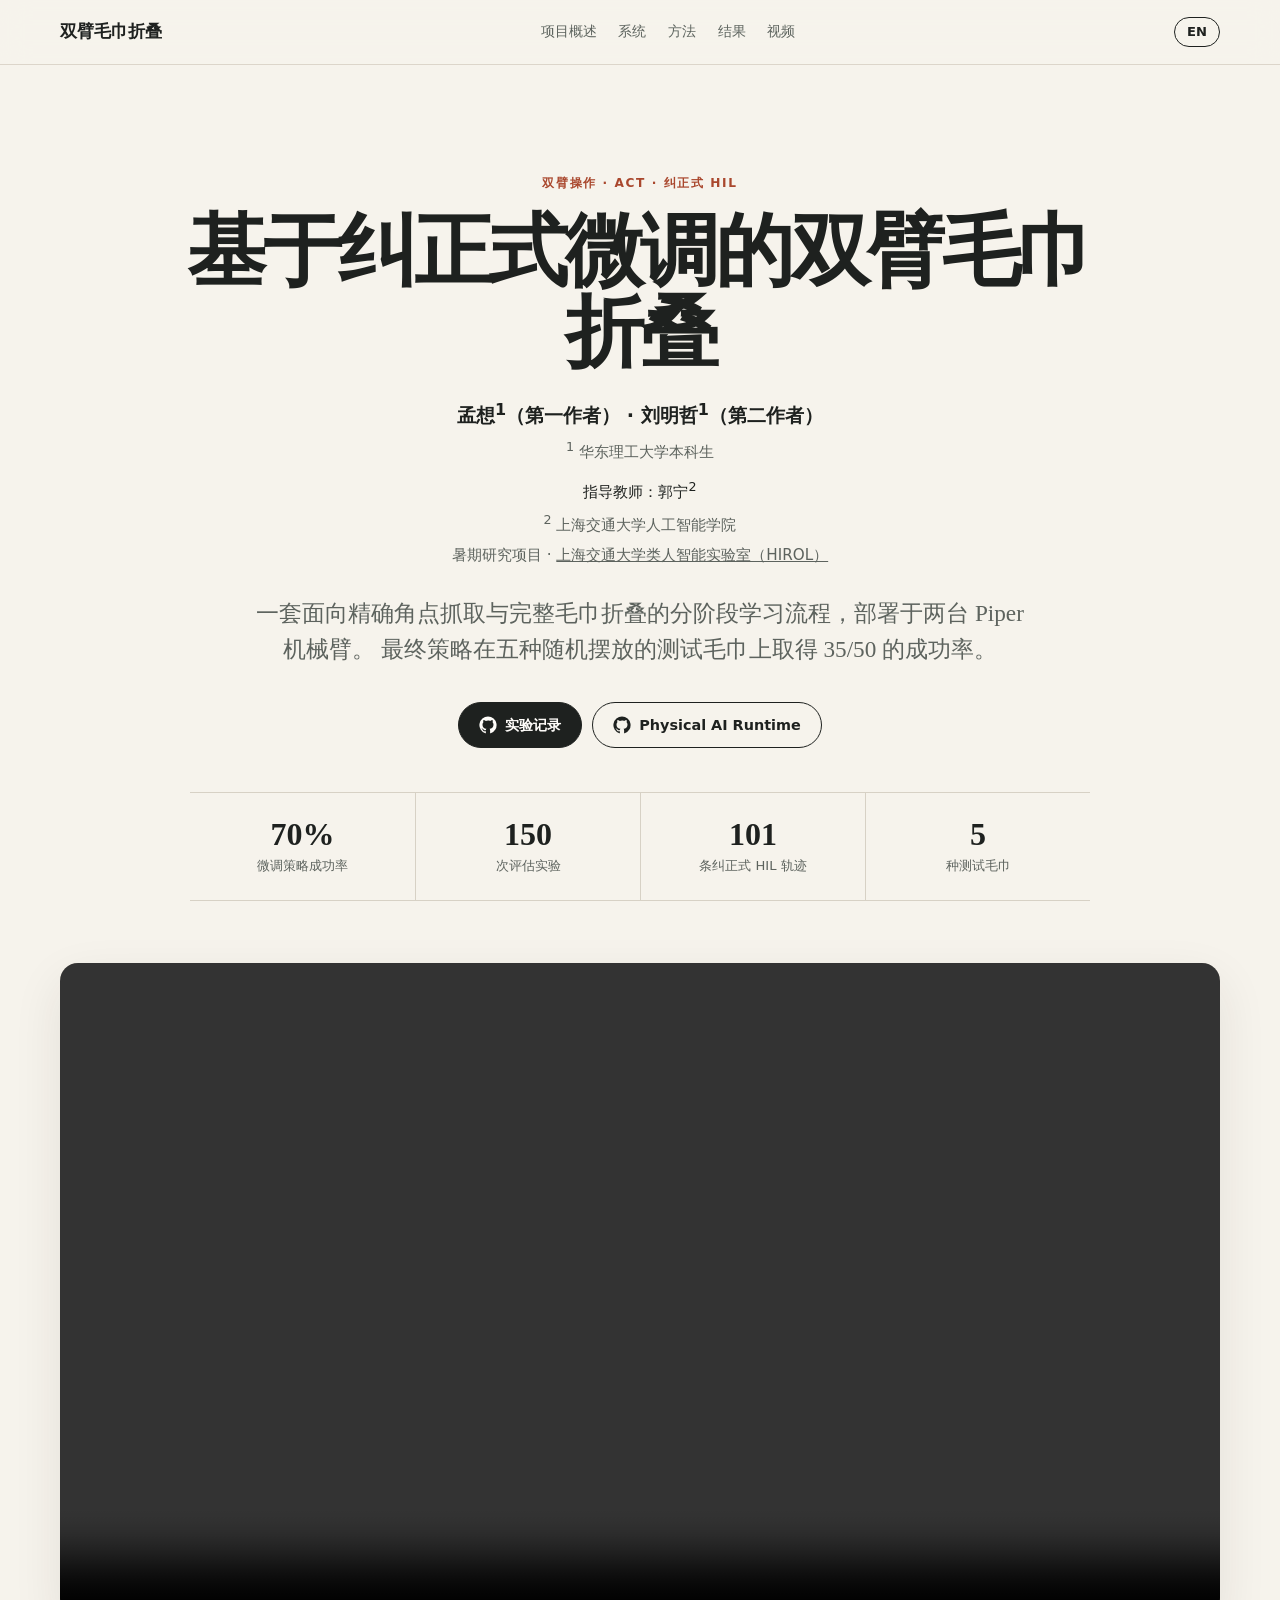
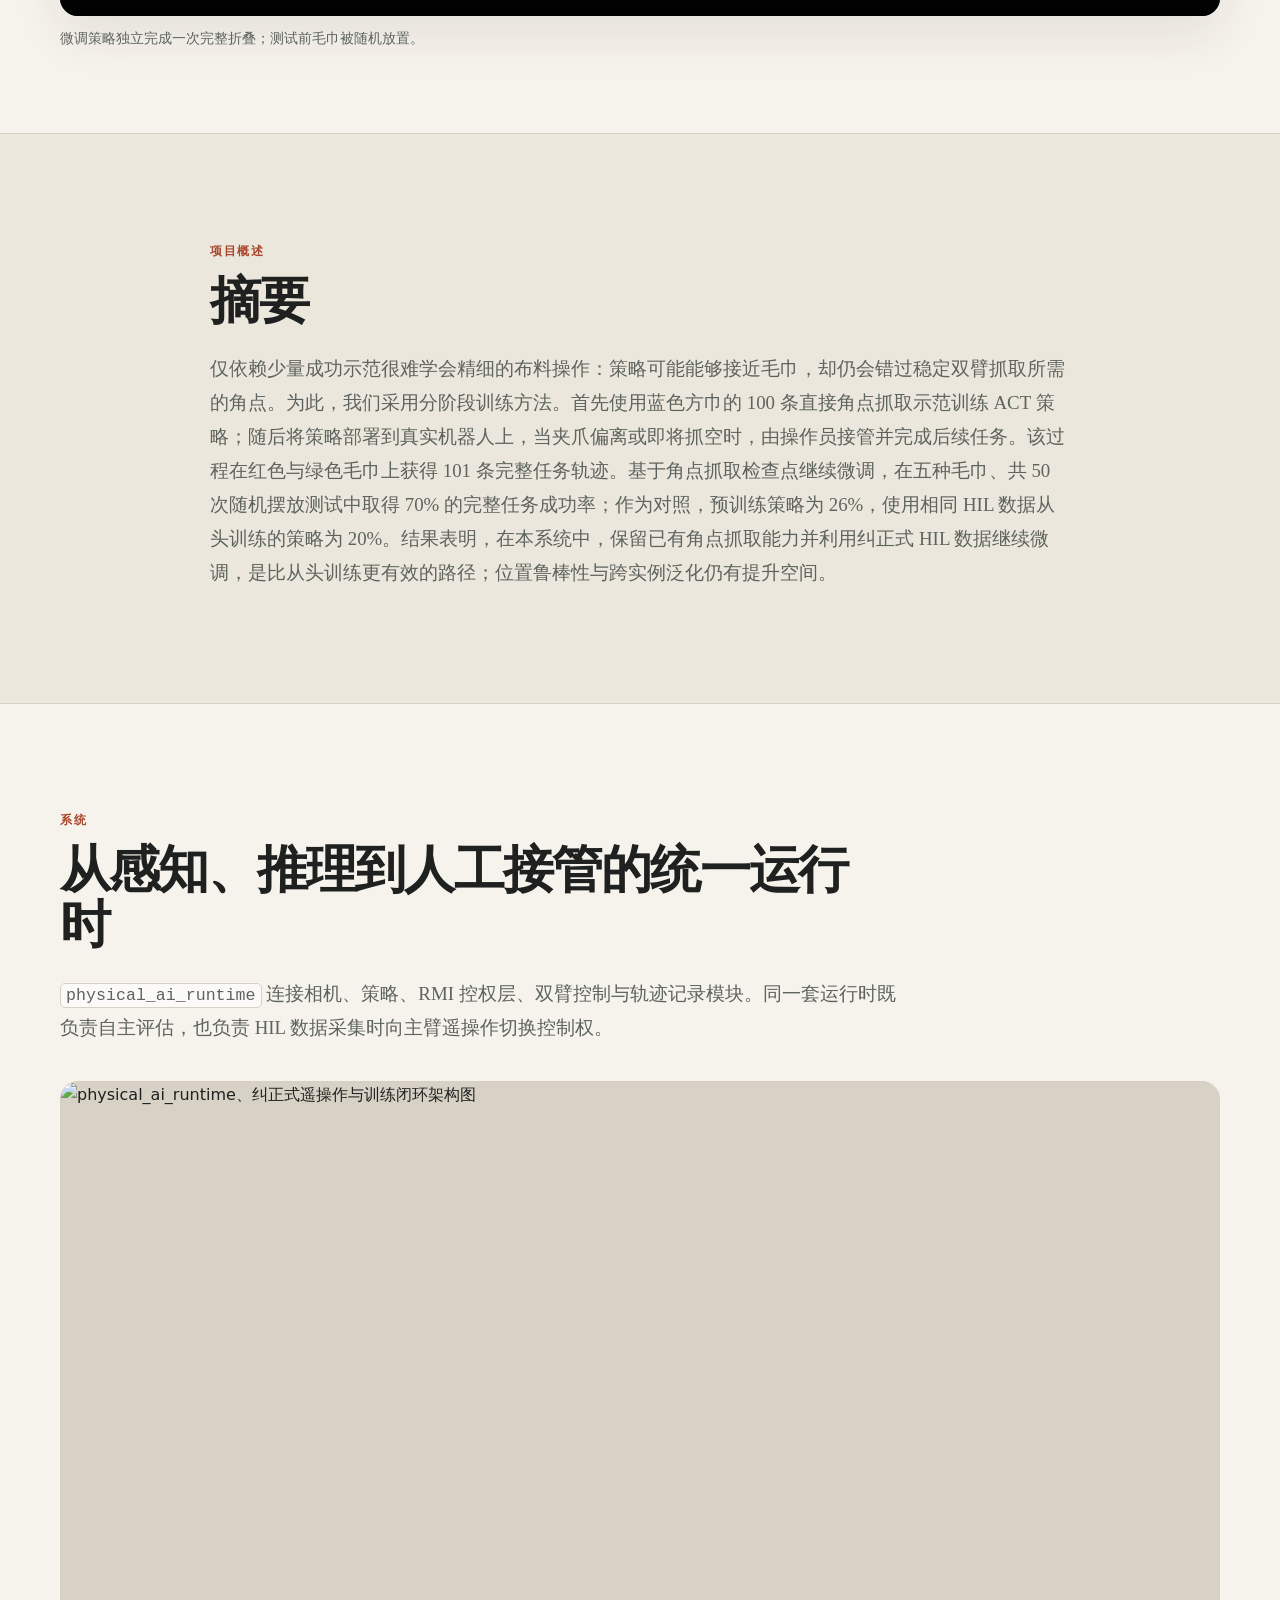
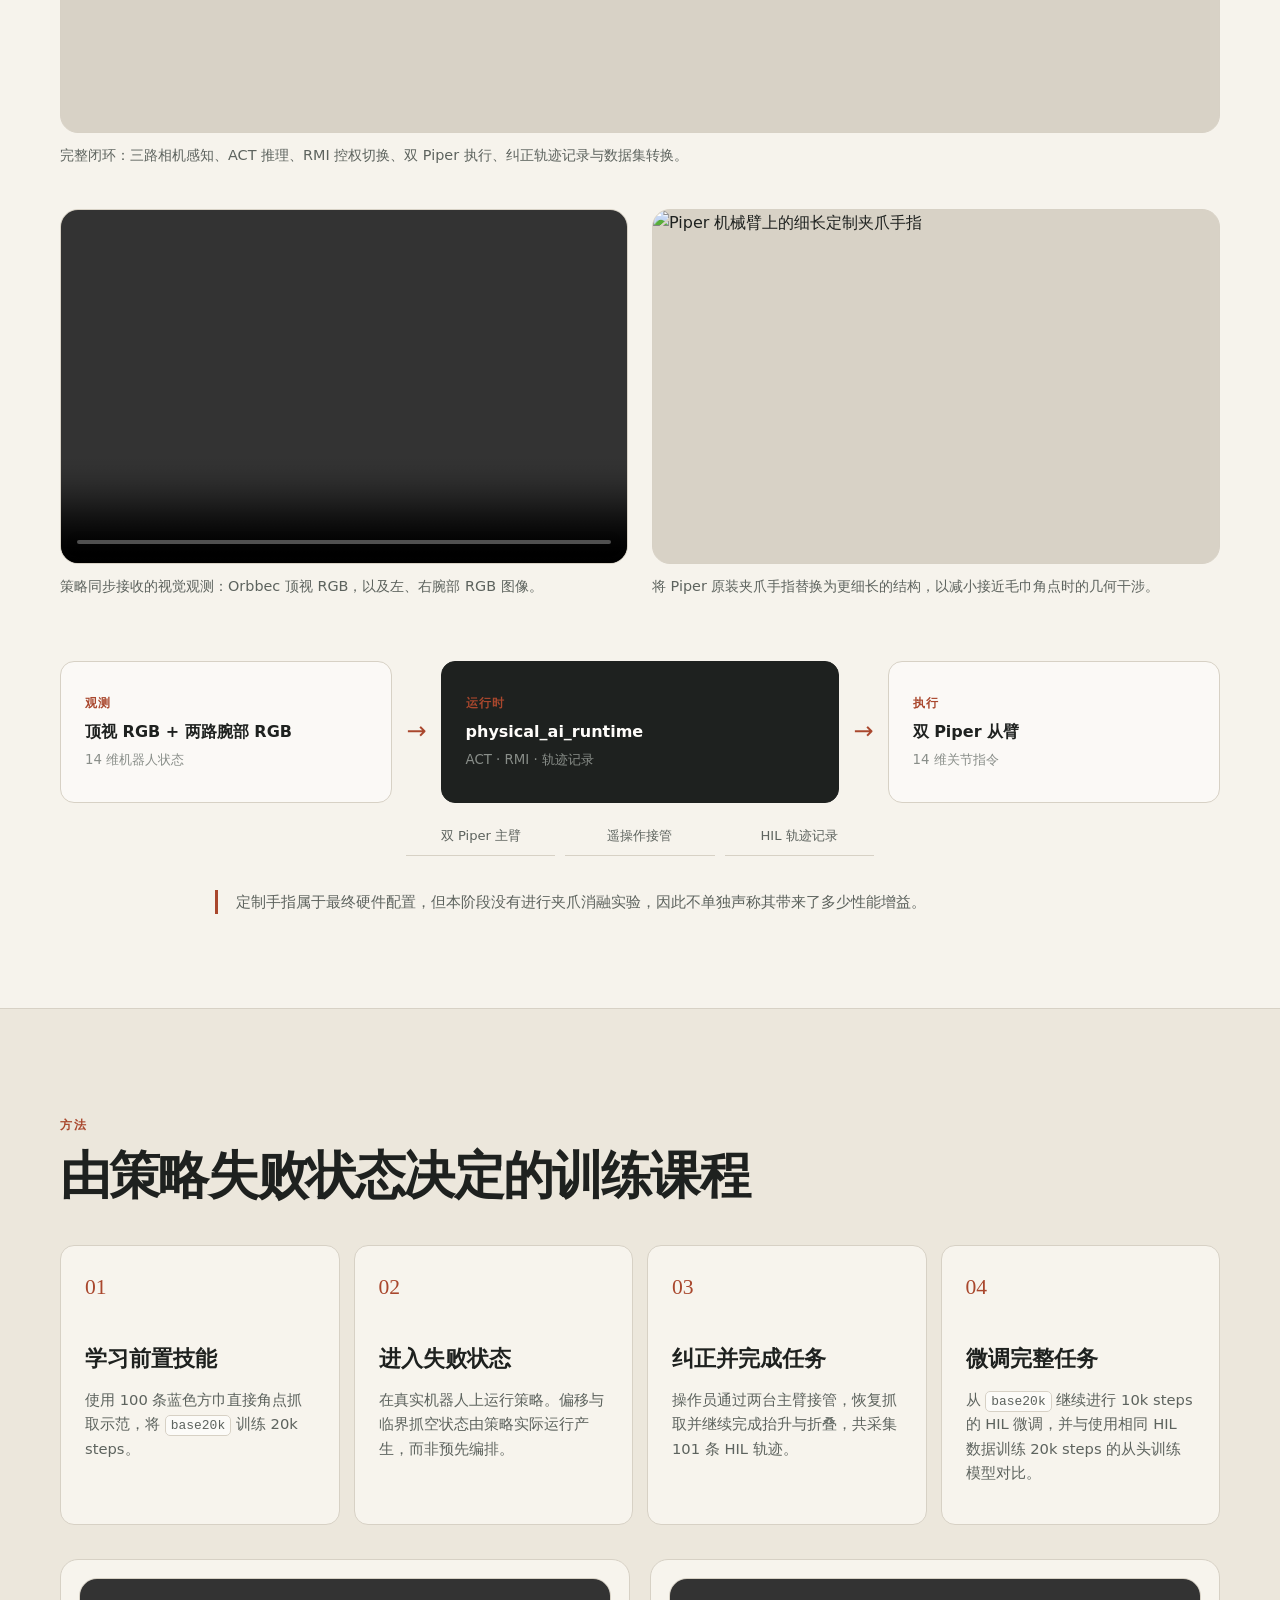
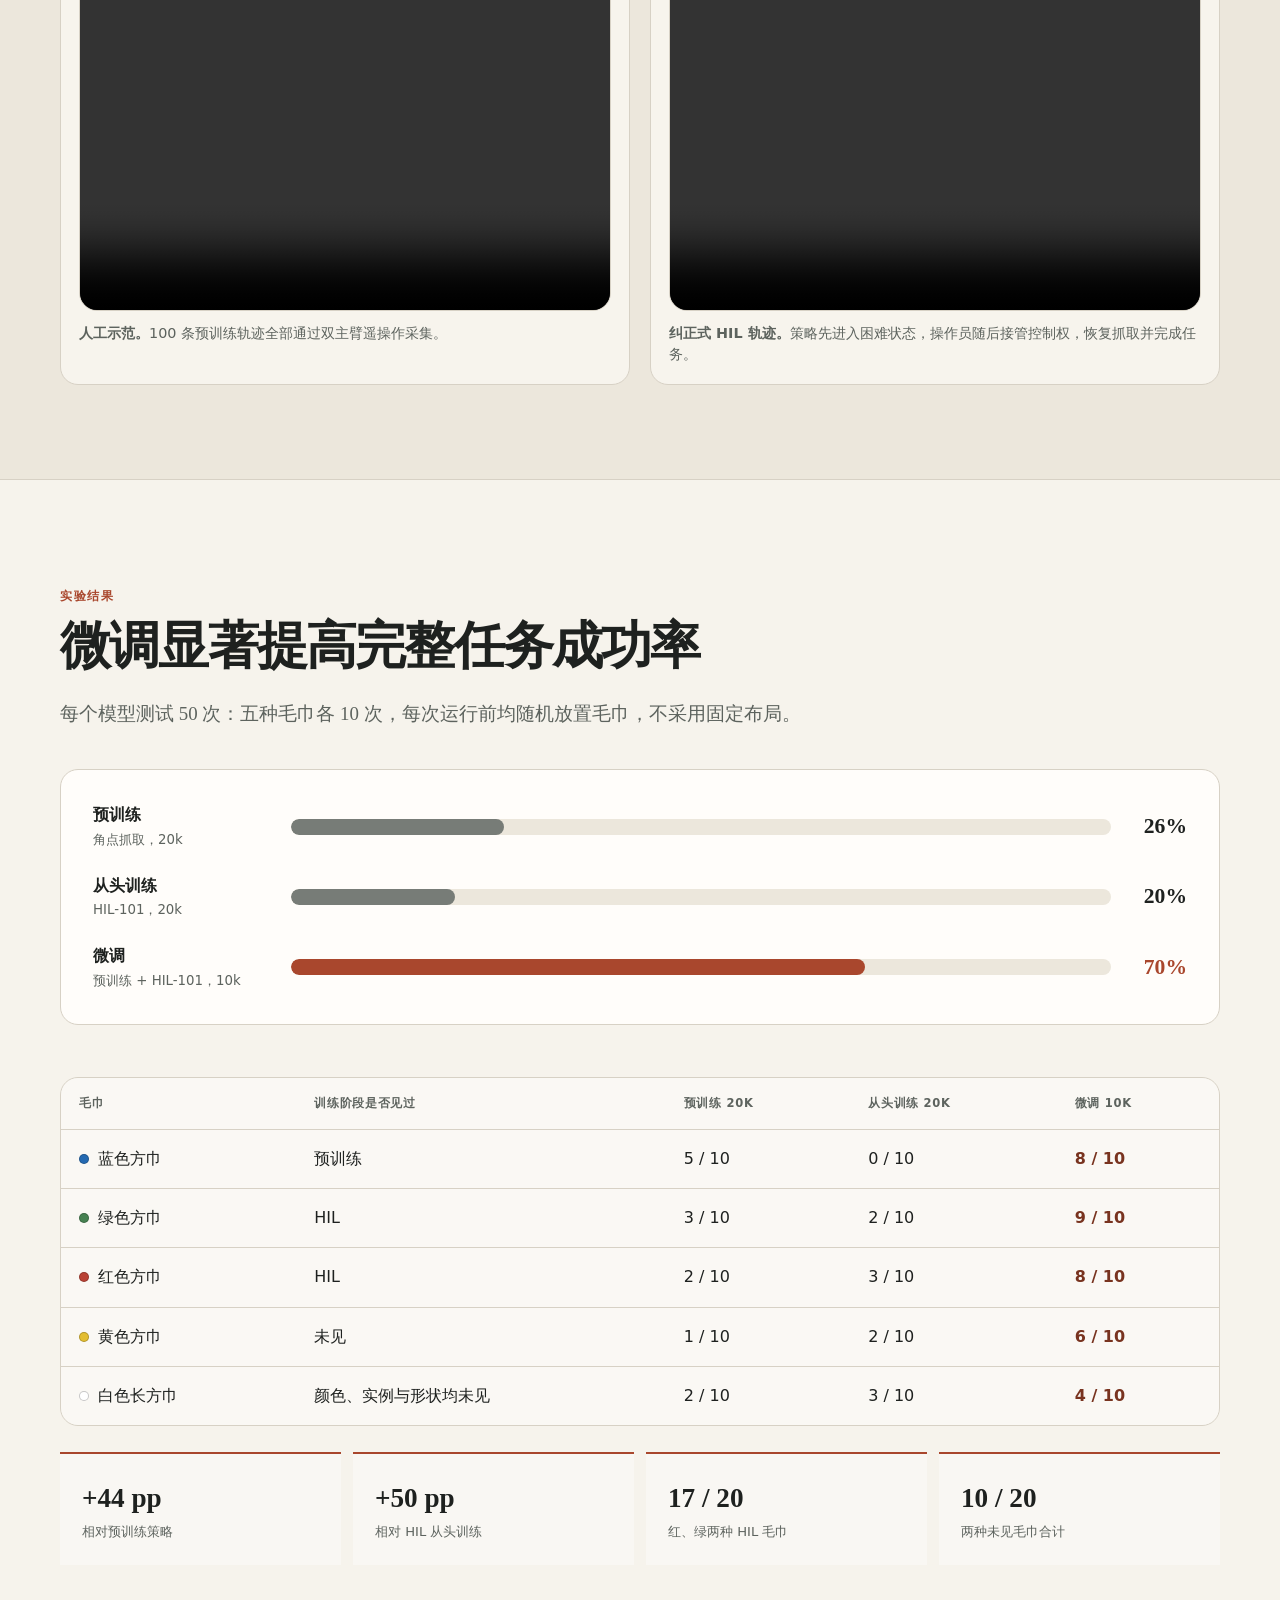
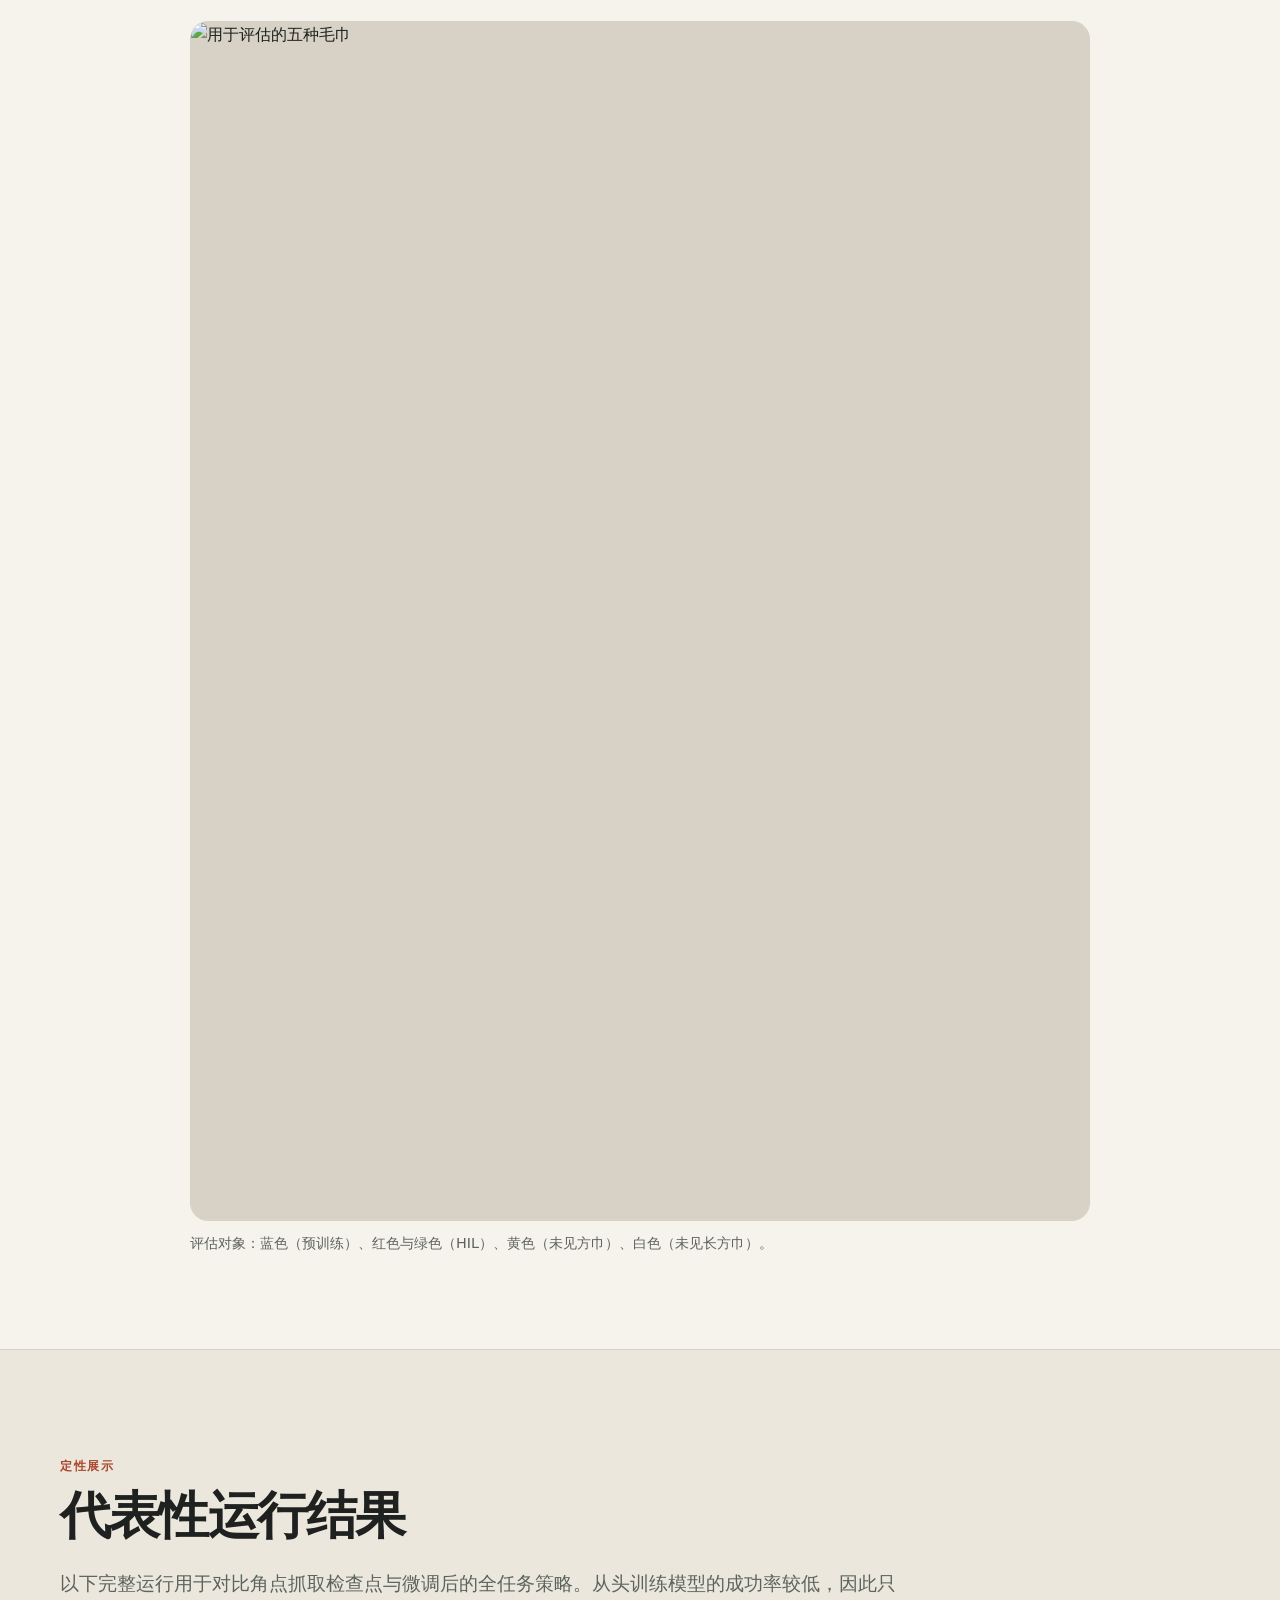
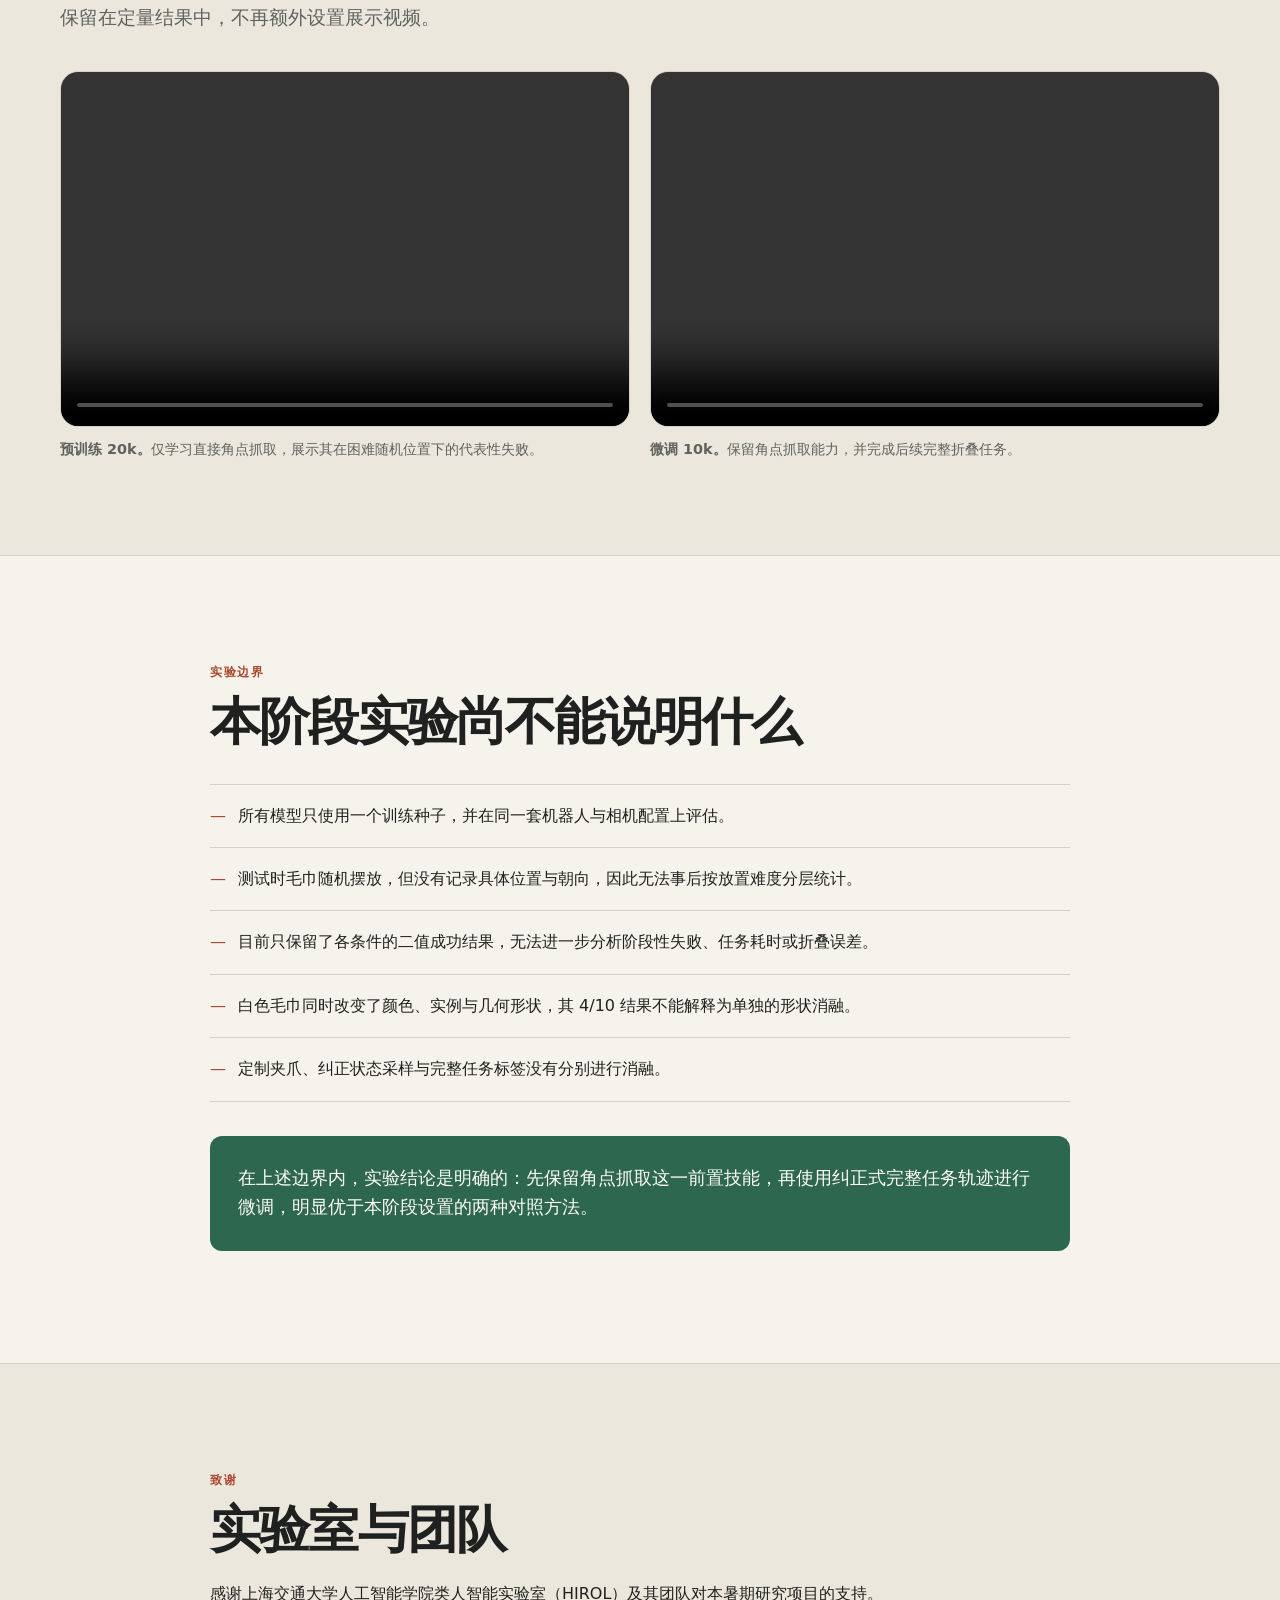
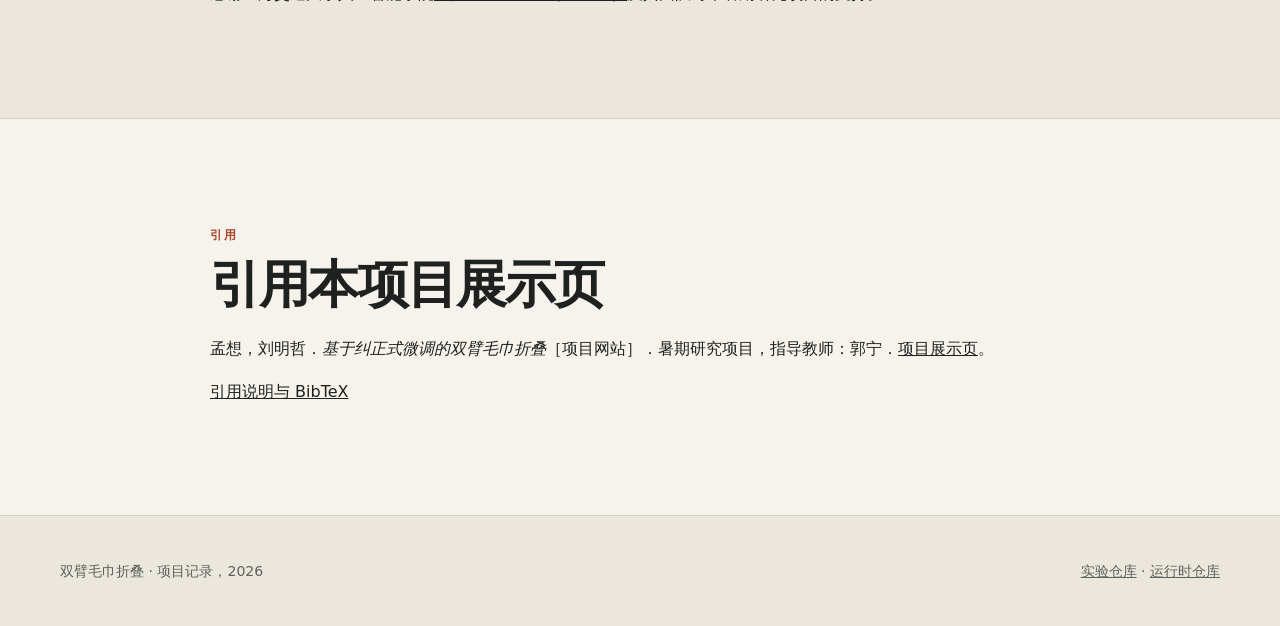
==== zh.html @ 3b49bb23 "docs: add project authors, affiliations, acknowledgements and citation" ====
<!doctype html>
<html lang="zh-CN">
<head>
  <meta charset="utf-8">
  <meta name="viewport" content="width=device-width, initial-scale=1">
  <title>基于纠正式微调的双臂毛巾折叠</title>
  <meta name="description" content="一套基于双 Piper 机械臂的毛巾折叠系统：先用 ACT 学习角点抓取，再通过纠正式HIL数据完成全任务微调。">
  <meta name="keywords" content="双臂操作, 毛巾折叠, ACT, 模仿学习, 人机协同, 机器人">
  <meta name="author" content="孟想, 刘明哲">
  <meta name="theme-color" content="#f5f2eb">
  <meta property="og:type" content="website">
  <meta property="og:title" content="基于纠正式微调的双臂毛巾折叠">
  <meta property="og:description" content="从角点抓取预训练到双 Piper 机械臂上的纠正式 HIL 微调。">
  <meta property="og:url" content="https://dream25851.github.io/Bimanual_Folding/zh.html">
  <meta property="og:image" content="https://dream25851.github.io/Bimanual_Folding/static/images/runtime_architecture.png">
  <meta name="twitter:card" content="summary_large_image">
  <link rel="stylesheet" href="static/css/index.css">
  <script defer src="static/js/index.js"></script>
</head>
<body>
  <header class="site-header">
    <nav class="nav-shell" aria-label="主导航">
      <a class="wordmark" href="#top">双臂毛巾折叠</a>
      <div class="nav-links">
        <a href="#overview">项目概述</a>
        <a href="#system">系统</a>
        <a href="#method">方法</a>
        <a href="#results">结果</a>
        <a href="#media">视频</a>
      </div>
      <a class="language-switch" href="index.html" lang="en" aria-label="Switch to English">EN</a>
    </nav>
  </header>

  <main id="top">
    <section class="hero section-shell">
      <div class="eyebrow">双臂操作 · ACT · 纠正式 HIL</div>
      <h1>基于纠正式微调的双臂毛巾折叠</h1>
      <div class="project-credits" aria-label="作者与单位">
        <p class="project-authors">孟想<sup>1</sup>（第一作者） · 刘明哲<sup>1</sup>（第二作者）</p>
        <p><sup>1</sup> 华东理工大学本科生</p>
        <p class="project-advisor">指导教师：郭宁<sup>2</sup></p>
        <p><sup>2</sup> 上海交通大学人工智能学院</p>
        <p>暑期研究项目 · <a href="https://hirol.sjtu.edu.cn/">上海交通大学类人智能实验室（HIROL）</a></p>
      </div>
      <p class="hero-lede">
        一套面向精确角点抓取与完整毛巾折叠的分阶段学习流程，部署于两台 Piper 机械臂。
        最终策略在五种随机摆放的测试毛巾上取得 35/50 的成功率。
      </p>
      <div class="hero-actions">
        <a class="button primary" href="https://github.com/dream25851/ACT" target="_blank" rel="noreferrer"><svg class="github-icon" viewBox="0 0 24 24" aria-hidden="true"><path d="M12 .7a11.5 11.5 0 0 0-3.64 22.4c.58.1.79-.25.79-.56v-2.22c-3.22.7-3.9-1.37-3.9-1.37-.53-1.34-1.29-1.7-1.29-1.7-1.05-.72.08-.71.08-.71 1.17.08 1.78 1.2 1.78 1.2 1.04 1.78 2.72 1.27 3.38.97.1-.75.4-1.27.74-1.56-2.57-.29-5.27-1.28-5.27-5.68 0-1.26.45-2.28 1.19-3.09-.12-.29-.52-1.46.11-3.05 0 0 .97-.31 3.16 1.18A10.9 10.9 0 0 1 12 6.12c.98 0 1.94.13 2.85.38 2.2-1.49 3.16-1.18 3.16-1.18.63 1.59.23 2.76.11 3.05.74.81 1.19 1.83 1.19 3.09 0 4.41-2.71 5.38-5.29 5.67.42.36.79 1.06.79 2.14v3.27c0 .31.21.67.8.56A11.5 11.5 0 0 0 12 .7Z"/></svg>实验记录</a>
        <a class="button secondary" href="https://github.com/dream25851/physical_ai_runtime" target="_blank" rel="noreferrer"><svg class="github-icon" viewBox="0 0 24 24" aria-hidden="true"><path d="M12 .7a11.5 11.5 0 0 0-3.64 22.4c.58.1.79-.25.79-.56v-2.22c-3.22.7-3.9-1.37-3.9-1.37-.53-1.34-1.29-1.7-1.29-1.7-1.05-.72.08-.71.08-.71 1.17.08 1.78 1.2 1.78 1.2 1.04 1.78 2.72 1.27 3.38.97.1-.75.4-1.27.74-1.56-2.57-.29-5.27-1.28-5.27-5.68 0-1.26.45-2.28 1.19-3.09-.12-.29-.52-1.46.11-3.05 0 0 .97-.31 3.16 1.18A10.9 10.9 0 0 1 12 6.12c.98 0 1.94.13 2.85.38 2.2-1.49 3.16-1.18 3.16-1.18.63 1.59.23 2.76.11 3.05.74.81 1.19 1.83 1.19 3.09 0 4.41-2.71 5.38-5.29 5.67.42.36.79 1.06.79 2.14v3.27c0 .31.21.67.8.56A11.5 11.5 0 0 0 12 .7Z"/></svg>Physical AI Runtime</a>
      </div>
      <div class="headline-metrics" aria-label="核心结果">
        <div class="metric"><strong>70%</strong><span>微调策略成功率</span></div>
        <div class="metric"><strong>150</strong><span>次评估实验</span></div>
        <div class="metric"><strong>101</strong><span>条纠正式 HIL 轨迹</span></div>
        <div class="metric"><strong>5</strong><span>种测试毛巾</span></div>
      </div>
    </section>

    <section class="wide-media section-shell" aria-label="项目演示视频">
      <video class="asset-media" controls muted loop playsinline preload="metadata" data-fallback="zh-finetune-fallback">
        <source src="static/videos/finetune10k.mp4" type="video/mp4">
      </video>
      <div class="asset-fallback" id="zh-finetune-fallback" hidden>
        <span>视频占位</span>
        <code>static/videos/finetune10k.mp4</code>
      </div>
      <p class="media-caption">微调策略独立完成一次完整折叠；测试前毛巾被随机放置。</p>
    </section>

    <section class="paper-section muted" id="overview">
      <div class="section-shell narrow">
        <p class="section-kicker">项目概述</p>
        <h2>摘要</h2>
        <p class="abstract">
          仅依赖少量成功示范很难学会精细的布料操作：策略可能能够接近毛巾，却仍会错过稳定双臂抓取所需的角点。为此，我们采用分阶段训练方法。首先使用蓝色方巾的 100 条直接角点抓取示范训练 ACT 策略；随后将策略部署到真实机器人上，当夹爪偏离或即将抓空时，由操作员接管并完成后续任务。该过程在红色与绿色毛巾上获得 101 条完整任务轨迹。基于角点抓取检查点继续微调，在五种毛巾、共 50 次随机摆放测试中取得 70% 的完整任务成功率；作为对照，预训练策略为 26%，使用相同 HIL 数据从头训练的策略为 20%。结果表明，在本系统中，保留已有角点抓取能力并利用纠正式 HIL 数据继续微调，是比从头训练更有效的路径；位置鲁棒性与跨实例泛化仍有提升空间。
        </p>
      </div>
    </section>

    <section class="paper-section" id="system">
      <div class="section-shell">
        <p class="section-kicker">系统</p>
        <h2>从感知、推理到人工接管的统一运行时</h2>
        <p class="section-intro">
          <code>physical_ai_runtime</code> 连接相机、策略、RMI 控权层、双臂控制与轨迹记录模块。同一套运行时既负责自主评估，也负责 HIL 数据采集时向主臂遥操作切换控制权。
        </p>

        <figure class="media-panel architecture-figure">
          <div class="asset-frame architecture-frame">
            <img class="asset-media" src="static/images/runtime_architecture.png" alt="physical_ai_runtime、纠正式遥操作与训练闭环架构图" loading="lazy" data-fallback="zh-architecture-fallback">
            <div class="asset-fallback" id="zh-architecture-fallback" hidden><span>架构图占位</span><code>static/images/runtime_architecture.png</code></div>
          </div>
          <figcaption>完整闭环：三路相机感知、ACT 推理、RMI 控权切换、双 Piper 执行、纠正轨迹记录与数据集转换。</figcaption>
        </figure>

        <div class="system-grid">
          <figure class="media-panel">
            <div class="asset-frame video-frame">
              <video class="asset-media" controls muted playsinline preload="metadata" data-fallback="zh-cameras-fallback">
                <source src="static/videos/three_camera_inputs.mp4" type="video/mp4">
              </video>
              <div class="asset-fallback" id="zh-cameras-fallback" hidden><span>视频占位</span><code>static/videos/three_camera_inputs.mp4</code></div>
            </div>
            <figcaption>策略同步接收的视觉观测：Orbbec 顶视 RGB，以及左、右腕部 RGB 图像。</figcaption>
          </figure>
          <figure class="media-panel">
            <div class="asset-frame image-frame">
              <img class="asset-media" src="static/images/slim_gripper.jpg" alt="Piper 机械臂上的细长定制夹爪手指" loading="lazy" data-fallback="zh-gripper-fallback">
              <div class="asset-fallback" id="zh-gripper-fallback" hidden><span>图片占位</span><code>static/images/slim_gripper.jpg</code></div>
            </div>
            <figcaption>将 Piper 原装夹爪手指替换为更细长的结构，以减小接近毛巾角点时的几何干涉。</figcaption>
          </figure>
        </div>

        <div class="architecture" aria-label="系统架构摘要">
          <div class="arch-node">
            <span class="arch-label">观测</span>
            <strong>顶视 RGB + 两路腕部 RGB</strong>
            <small>14 维机器人状态</small>
          </div>
          <div class="arch-arrow" aria-hidden="true">→</div>
          <div class="arch-node emphasized">
            <span class="arch-label">运行时</span>
            <strong>physical_ai_runtime</strong>
            <small>ACT · RMI · 轨迹记录</small>
          </div>
          <div class="arch-arrow" aria-hidden="true">→</div>
          <div class="arch-node">
            <span class="arch-label">执行</span>
            <strong>双 Piper 从臂</strong>
            <small>14 维关节指令</small>
          </div>
          <div class="arch-branch">
            <span>双 Piper 主臂</span><span>遥操作接管</span><span>HIL 轨迹记录</span>
          </div>
        </div>

        <p class="evidence-note">
          定制手指属于最终硬件配置，但本阶段没有进行夹爪消融实验，因此不单独声称其带来了多少性能增益。
        </p>
      </div>
    </section>

    <section class="paper-section muted" id="method">
      <div class="section-shell">
        <p class="section-kicker">方法</p>
        <h2>由策略失败状态决定的训练课程</h2>
        <div class="method-steps">
          <article class="method-card">
            <span class="step-number">01</span>
            <h3>学习前置技能</h3>
            <p>使用 100 条蓝色方巾直接角点抓取示范，将 <code>base20k</code> 训练 20k steps。</p>
          </article>
          <article class="method-card">
            <span class="step-number">02</span>
            <h3>进入失败状态</h3>
            <p>在真实机器人上运行策略。偏移与临界抓空状态由策略实际运行产生，而非预先编排。</p>
          </article>
          <article class="method-card">
            <span class="step-number">03</span>
            <h3>纠正并完成任务</h3>
            <p>操作员通过两台主臂接管，恢复抓取并继续完成抬升与折叠，共采集 101 条 HIL 轨迹。</p>
          </article>
          <article class="method-card">
            <span class="step-number">04</span>
            <h3>微调完整任务</h3>
            <p>从 <code>base20k</code> 继续进行 10k steps 的 HIL 微调，并与使用相同 HIL 数据训练 20k steps 的从头训练模型对比。</p>
          </article>
        </div>

        <div class="method-media-grid">
          <figure class="media-panel method-media-card">
            <div class="asset-frame video-frame">
              <video class="asset-media" controls muted playsinline preload="metadata" data-fallback="zh-teleop-fallback">
                <source src="static/videos/pretraining_teleop.mp4" type="video/mp4">
              </video>
              <div class="asset-fallback" id="zh-teleop-fallback" hidden><span>视频占位</span><code>static/videos/pretraining_teleop.mp4</code></div>
            </div>
            <figcaption><strong>人工示范。</strong>100 条预训练轨迹全部通过双主臂遥操作采集。</figcaption>
          </figure>
          <figure class="media-panel method-media-card">
            <div class="asset-frame video-frame">
              <video class="asset-media" controls muted playsinline preload="metadata" data-fallback="zh-hil-fallback">
                <source src="static/videos/policy_hil_takeover.mp4" type="video/mp4">
              </video>
              <div class="asset-fallback" id="zh-hil-fallback" hidden><span>视频占位</span><code>static/videos/policy_hil_takeover.mp4</code></div>
            </div>
            <figcaption><strong>纠正式 HIL 轨迹。</strong>策略先进入困难状态，操作员随后接管控制权，恢复抓取并完成任务。</figcaption>
          </figure>
        </div>
      </div>
    </section>

    <section class="paper-section" id="results">
      <div class="section-shell">
        <p class="section-kicker">实验结果</p>
        <h2>微调显著提高完整任务成功率</h2>
        <p class="section-intro">每个模型测试 50 次：五种毛巾各 10 次，每次运行前均随机放置毛巾，不采用固定布局。</p>

        <div class="score-chart" role="img" aria-label="完整任务成功率：预训练模型 26%，HIL 从头训练模型 20%，微调模型 70%">
          <div class="score-row">
            <div class="score-name"><strong>预训练</strong><small>角点抓取，20k</small></div>
            <div class="score-track"><span style="width:26%"></span></div>
            <div class="score-value">26%</div>
          </div>
          <div class="score-row">
            <div class="score-name"><strong>从头训练</strong><small>HIL-101，20k</small></div>
            <div class="score-track"><span style="width:20%"></span></div>
            <div class="score-value">20%</div>
          </div>
          <div class="score-row highlight">
            <div class="score-name"><strong>微调</strong><small>预训练 + HIL-101，10k</small></div>
            <div class="score-track"><span style="width:70%"></span></div>
            <div class="score-value">70%</div>
          </div>
        </div>

        <div class="table-wrap">
          <table>
            <thead>
              <tr><th>毛巾</th><th>训练阶段是否见过</th><th>预训练 20k</th><th>从头训练 20k</th><th>微调 10k</th></tr>
            </thead>
            <tbody>
              <tr><td><span class="swatch blue"></span>蓝色方巾</td><td>预训练</td><td>5 / 10</td><td>0 / 10</td><td class="best">8 / 10</td></tr>
              <tr><td><span class="swatch green"></span>绿色方巾</td><td>HIL</td><td>3 / 10</td><td>2 / 10</td><td class="best">9 / 10</td></tr>
              <tr><td><span class="swatch red"></span>红色方巾</td><td>HIL</td><td>2 / 10</td><td>3 / 10</td><td class="best">8 / 10</td></tr>
              <tr><td><span class="swatch yellow"></span>黄色方巾</td><td>未见</td><td>1 / 10</td><td>2 / 10</td><td class="best">6 / 10</td></tr>
              <tr><td><span class="swatch white"></span>白色长方巾</td><td>颜色、实例与形状均未见</td><td>2 / 10</td><td>3 / 10</td><td class="best">4 / 10</td></tr>
            </tbody>
          </table>
        </div>

        <div class="result-notes">
          <article><strong>+44 pp</strong><span>相对预训练策略</span></article>
          <article><strong>+50 pp</strong><span>相对 HIL 从头训练</span></article>
          <article><strong>17 / 20</strong><span>红、绿两种 HIL 毛巾</span></article>
          <article><strong>10 / 20</strong><span>两种未见毛巾合计</span></article>
        </div>

        <figure class="media-panel towel-panel">
          <div class="asset-frame image-frame">
            <img class="asset-media" src="static/images/towel_set.jpg" alt="用于评估的五种毛巾" loading="lazy" data-fallback="zh-towels-fallback">
            <div class="asset-fallback" id="zh-towels-fallback" hidden><span>图片占位</span><code>static/images/towel_set.jpg</code></div>
          </div>
          <figcaption>评估对象：蓝色（预训练）、红色与绿色（HIL）、黄色（未见方巾）、白色（未见长方巾）。</figcaption>
        </figure>
      </div>
    </section>

    <section class="paper-section muted" id="media">
      <div class="section-shell">
        <p class="section-kicker">定性展示</p>
        <h2>代表性运行结果</h2>
        <p class="section-intro">以下完整运行用于对比角点抓取检查点与微调后的全任务策略。从头训练模型的成功率较低，因此只保留在定量结果中，不再额外设置展示视频。</p>
        <div class="video-grid">
          <figure class="media-panel">
            <div class="asset-frame video-frame">
              <video class="asset-media" controls muted playsinline preload="metadata" data-fallback="zh-base-fallback">
                <source src="static/videos/base20k.mp4" type="video/mp4">
              </video>
              <div class="asset-fallback" id="zh-base-fallback" hidden><span>视频占位</span><code>static/videos/base20k.mp4</code></div>
            </div>
            <figcaption><strong>预训练 20k。</strong>仅学习直接角点抓取，展示其在困难随机位置下的代表性失败。</figcaption>
          </figure>
          <figure class="media-panel">
            <div class="asset-frame video-frame">
              <video class="asset-media" controls muted playsinline preload="metadata" data-fallback="zh-fine-fallback">
                <source src="static/videos/finetune10k.mp4" type="video/mp4">
              </video>
              <div class="asset-fallback" id="zh-fine-fallback" hidden><span>视频占位</span><code>static/videos/finetune10k.mp4</code></div>
            </div>
            <figcaption><strong>微调 10k。</strong>保留角点抓取能力，并完成后续完整折叠任务。</figcaption>
          </figure>
        </div>
      </div>
    </section>

    <section class="paper-section" id="limitations">
      <div class="section-shell narrow">
        <p class="section-kicker">实验边界</p>
        <h2>本阶段实验尚不能说明什么</h2>
        <ul class="limitations-list">
          <li>所有模型只使用一个训练种子，并在同一套机器人与相机配置上评估。</li>
          <li>测试时毛巾随机摆放，但没有记录具体位置与朝向，因此无法事后按放置难度分层统计。</li>
          <li>目前只保留了各条件的二值成功结果，无法进一步分析阶段性失败、任务耗时或折叠误差。</li>
          <li>白色毛巾同时改变了颜色、实例与几何形状，其 4/10 结果不能解释为单独的形状消融。</li>
          <li>定制夹爪、纠正状态采样与完整任务标签没有分别进行消融。</li>
        </ul>
        <p class="closing-statement">在上述边界内，实验结论是明确的：先保留角点抓取这一前置技能，再使用纠正式完整任务轨迹进行微调，明显优于本阶段设置的两种对照方法。</p>
      </div>
    </section>
    <section class="paper-section muted" id="acknowledgements">
      <div class="section-shell narrow">
        <p class="section-kicker">致谢</p>
        <h2>实验室与团队</h2>
        <p>感谢上海交通大学人工智能学院<a href="https://hirol.sjtu.edu.cn/">类人智能实验室（HIROL）</a>及其团队对本暑期研究项目的支持。</p>
      </div>
    </section>

    <section class="paper-section" id="citation">
      <div class="section-shell narrow">
        <p class="section-kicker">引用</p>
        <h2>引用本项目展示页</h2>
        <p>孟想，刘明哲．<em>基于纠正式微调的双臂毛巾折叠</em>［项目网站］．暑期研究项目，指导教师：郭宁．<a href="https://dream25851.github.io/Bimanual_Folding/zh.html">项目展示页</a>。</p>
        <p><a href="CITATION.md">引用说明与 BibTeX</a></p>
      </div>
    </section>
  </main>

  <footer>
    <div class="section-shell footer-inner">
      <span>双臂毛巾折叠 · 项目记录，2026</span>
      <span><a href="https://github.com/dream25851/ACT">实验仓库</a> · <a href="https://github.com/dream25851/physical_ai_runtime">运行时仓库</a></span>
    </div>
  </footer>
</body>
</html>
---- static/css/index.css ----
:root {
  --paper: #f6f3ec;
  --paper-deep: #ece7dc;
  --ink: #1e211f;
  --muted: #5d635e;
  --line: #d7d1c5;
  --accent: #a9472d;
  --accent-dark: #78331f;
  --green: #2e6750;
  --white: #fffdfa;
  --shadow: 0 18px 50px rgba(43, 38, 30, 0.09);
  --radius: 18px;
  --max-width: 1160px;
}

* {
  box-sizing: border-box;
}

html {
  scroll-behavior: smooth;
}

body {
  margin: 0;
  color: var(--ink);
  background: var(--paper);
  font-family: Inter, ui-sans-serif, system-ui, -apple-system, BlinkMacSystemFont, "Segoe UI", sans-serif;
  font-size: 16px;
  line-height: 1.65;
  -webkit-font-smoothing: antialiased;
}

a {
  color: inherit;
}

code {
  padding: 0.12rem 0.32rem;
  border: 1px solid var(--line);
  border-radius: 5px;
  background: rgba(255, 255, 255, 0.65);
  font-family: "SFMono-Regular", Consolas, "Liberation Mono", monospace;
  font-size: 0.88em;
}

.section-shell {
  width: min(calc(100% - 40px), var(--max-width));
  margin: 0 auto;
}

.narrow {
  max-width: 860px;
}

.site-header {
  position: sticky;
  top: 0;
  z-index: 20;
  border-bottom: 1px solid rgba(215, 209, 197, 0.85);
  background: rgba(246, 243, 236, 0.92);
  backdrop-filter: blur(14px);
}

.nav-shell {
  width: min(calc(100% - 40px), var(--max-width));
  min-height: 64px;
  margin: 0 auto;
  display: flex;
  align-items: center;
  justify-content: space-between;
  gap: 2rem;
}

.wordmark {
  font-family: Georgia, "Times New Roman", serif;
  font-size: 1.08rem;
  font-weight: 700;
  text-decoration: none;
}

.nav-links {
  display: flex;
  gap: 1.35rem;
  color: var(--muted);
  font-size: 0.9rem;
}

.nav-links a {
  text-decoration: none;
}

.nav-links a:hover {
  color: var(--accent);
}

.language-switch {
  padding: 5px 12px;
  border: 1px solid var(--ink);
  border-radius: 999px;
  font-size: 0.82rem;
  font-weight: 750;
  line-height: 1.4;
  text-decoration: none;
}

.language-switch:hover {
  color: var(--white);
  background: var(--ink);
}

.hero {
  padding: 108px 0 62px;
  text-align: center;
}

.eyebrow,
.section-kicker {
  color: var(--accent);
  font-size: 0.76rem;
  font-weight: 800;
  letter-spacing: 0.13em;
  text-transform: uppercase;
}

.hero h1 {
  max-width: 980px;
  margin: 18px auto 24px;
  font-family: Georgia, "Times New Roman", serif;
  font-size: clamp(2.5rem, 6.2vw, 5.25rem);
  font-weight: 600;
  letter-spacing: -0.045em;
  line-height: 1.02;
}

.hero-lede {
  max-width: 780px;
  margin: 0 auto;
  color: var(--muted);
  font-family: Georgia, "Times New Roman", serif;
  font-size: clamp(1.13rem, 2.2vw, 1.45rem);
  line-height: 1.55;
}

.hero-actions {
  margin: 34px 0 44px;
  display: flex;
  justify-content: center;
  flex-wrap: wrap;
  gap: 10px;
}

.button {
  display: inline-flex;
  align-items: center;
  justify-content: center;
  min-height: 46px;
  padding: 0 20px;
  border: 1px solid var(--ink);
  border-radius: 999px;
  font-size: 0.9rem;
  font-weight: 700;
  text-decoration: none;
  transition: transform 160ms ease, background 160ms ease;
}

.github-icon {
  width: 18px;
  height: 18px;
  margin-right: 8px;
  flex: 0 0 auto;
  fill: currentColor;
}

.button:hover {
  transform: translateY(-2px);
}

.button.primary {
  color: var(--white);
  background: var(--ink);
}

.button.secondary {
  background: transparent;
}

.headline-metrics {
  max-width: 900px;
  margin: 0 auto;
  display: grid;
  grid-template-columns: repeat(4, 1fr);
  border-top: 1px solid var(--line);
  border-bottom: 1px solid var(--line);
}

.metric {
  padding: 24px 12px;
  display: flex;
  flex-direction: column;
  gap: 2px;
}

.metric + .metric {
  border-left: 1px solid var(--line);
}

.metric strong {
  font-family: Georgia, "Times New Roman", serif;
  font-size: 2rem;
  line-height: 1.1;
}

.metric span {
  color: var(--muted);
  font-size: 0.82rem;
}

.wide-media {
  margin-bottom: 84px;
}

.wide-media video,
.wide-media .asset-fallback {
  width: 100%;
  aspect-ratio: 16 / 9;
  border-radius: var(--radius);
  box-shadow: var(--shadow);
}

.asset-media {
  display: block;
  max-width: 100%;
  background: #d8d2c6;
  object-fit: cover;
}

.asset-fallback {
  min-height: 260px;
  display: flex;
  flex-direction: column;
  align-items: center;
  justify-content: center;
  gap: 10px;
  border: 1px dashed #aaa194;
  color: var(--muted);
  background: repeating-linear-gradient(-45deg, #eee9df, #eee9df 12px, #f5f1e9 12px, #f5f1e9 24px);
  text-align: center;
}

.asset-fallback[hidden] {
  display: none;
}

.asset-fallback span {
  font-weight: 700;
  letter-spacing: 0.05em;
  text-transform: uppercase;
}

.media-caption,
figcaption {
  margin: 12px 0 0;
  color: var(--muted);
  font-size: 0.9rem;
  line-height: 1.5;
}

.paper-section {
  padding: 94px 0;
  scroll-margin-top: 64px;
}

.paper-section.muted {
  border-top: 1px solid var(--line);
  border-bottom: 1px solid var(--line);
  background: var(--paper-deep);
}

.paper-section h2 {
  max-width: 820px;
  margin: 10px 0 24px;
  font-family: Georgia, "Times New Roman", serif;
  font-size: clamp(2rem, 4vw, 3.25rem);
  font-weight: 600;
  letter-spacing: -0.035em;
  line-height: 1.08;
}

.paper-section h3 {
  margin: 0 0 10px;
  font-family: Georgia, "Times New Roman", serif;
  font-size: 1.35rem;
  line-height: 1.2;
}

.abstract,
.section-intro {
  color: var(--muted);
  font-family: Georgia, "Times New Roman", serif;
  font-size: 1.18rem;
  line-height: 1.8;
}

.section-intro {
  max-width: 840px;
  margin-bottom: 36px;
}

.system-grid {
  margin-top: 42px;
  display: grid;
  grid-template-columns: repeat(2, minmax(0, 1fr));
  gap: 24px;
}

.architecture-figure {
  margin-top: 42px;
}

.architecture-frame,
.architecture-frame img {
  width: 100%;
  aspect-ratio: 16 / 9;
}

.media-panel {
  margin: 0;
}

.asset-frame {
  position: relative;
  overflow: hidden;
  border: 1px solid var(--line);
  border-radius: var(--radius);
  background: #ddd6ca;
}

.image-frame,
.image-frame img,
.video-frame,
.video-frame video {
  width: 100%;
  aspect-ratio: 16 / 10;
}

.architecture {
  margin-top: 64px;
  display: grid;
  grid-template-columns: 1fr auto 1.2fr auto 1fr;
  align-items: center;
  gap: 14px;
}

.arch-node {
  min-height: 142px;
  padding: 24px;
  display: flex;
  flex-direction: column;
  justify-content: center;
  border: 1px solid var(--line);
  border-radius: 14px;
  background: rgba(255, 255, 255, 0.48);
}

.arch-node.emphasized {
  color: var(--white);
  border-color: var(--ink);
  background: var(--ink);
}

.arch-label {
  margin-bottom: 6px;
  color: var(--accent);
  font-size: 0.72rem;
  font-weight: 800;
  letter-spacing: 0.09em;
  text-transform: uppercase;
}

.arch-node strong {
  font-size: 1rem;
}

.arch-node small {
  margin-top: 4px;
  color: #898e89;
}

.arch-arrow {
  color: var(--accent);
  font-size: 1.5rem;
}

.arch-branch {
  grid-column: 2 / 5;
  display: grid;
  grid-template-columns: repeat(3, 1fr);
  gap: 10px;
  color: var(--muted);
  font-size: 0.82rem;
  text-align: center;
}

.arch-branch span {
  padding: 8px 12px;
  border-bottom: 1px solid var(--line);
}

.evidence-note {
  max-width: 850px;
  margin: 34px auto 0;
  padding-left: 18px;
  border-left: 3px solid var(--accent);
  color: var(--muted);
  font-size: 0.92rem;
}

.method-steps {
  margin-top: 42px;
  display: grid;
  grid-template-columns: repeat(4, minmax(0, 1fr));
  gap: 14px;
}

.method-card {
  min-height: 260px;
  padding: 24px;
  border: 1px solid var(--line);
  border-radius: 14px;
  background: rgba(255, 253, 250, 0.58);
}

.method-card p {
  color: var(--muted);
  font-size: 0.92rem;
}

.step-number {
  display: block;
  margin-bottom: 42px;
  color: var(--accent);
  font-family: Georgia, "Times New Roman", serif;
  font-size: 1.35rem;
}

.hil-media {
  margin-top: 34px;
  padding: 34px;
  display: grid;
  grid-template-columns: 0.8fr 1.2fr;
  align-items: center;
  gap: 34px;
  border-radius: var(--radius);
  color: var(--white);
  background: var(--ink);
}

.hil-media p {
  margin: 0;
  color: #c6c8c4;
}

.method-media-grid {
  margin-top: 34px;
  display: grid;
  grid-template-columns: repeat(2, minmax(0, 1fr));
  gap: 20px;
}

.method-media-card {
  padding: 18px;
  border: 1px solid var(--line);
  border-radius: var(--radius);
  background: rgba(255, 253, 250, 0.58);
}

.score-chart {
  margin: 38px 0 52px;
  padding: 32px;
  border: 1px solid var(--line);
  border-radius: var(--radius);
  background: var(--white);
}

.score-row {
  display: grid;
  grid-template-columns: 180px 1fr 58px;
  align-items: center;
  gap: 18px;
}

.score-row + .score-row {
  margin-top: 22px;
}

.score-name {
  display: flex;
  flex-direction: column;
}

.score-name small {
  color: var(--muted);
}

.score-track {
  height: 16px;
  overflow: hidden;
  border-radius: 999px;
  background: var(--paper-deep);
}

.score-track span {
  display: block;
  height: 100%;
  border-radius: inherit;
  background: #777c77;
}

.score-row.highlight .score-track span {
  background: var(--accent);
}

.score-row.highlight .score-value {
  color: var(--accent);
}

.score-value {
  font-family: Georgia, "Times New Roman", serif;
  font-size: 1.35rem;
  font-weight: 700;
  text-align: right;
}

.table-wrap {
  overflow-x: auto;
  border: 1px solid var(--line);
  border-radius: var(--radius);
}

table {
  width: 100%;
  min-width: 720px;
  border-collapse: collapse;
  background: rgba(255, 255, 255, 0.42);
}

th,
td {
  padding: 16px 18px;
  border-bottom: 1px solid var(--line);
  text-align: left;
}

th {
  color: var(--muted);
  font-size: 0.72rem;
  letter-spacing: 0.06em;
  text-transform: uppercase;
}

tbody tr:last-child td {
  border-bottom: 0;
}

td.best {
  color: var(--accent-dark);
  font-weight: 800;
}

.swatch {
  width: 10px;
  height: 10px;
  margin-right: 9px;
  display: inline-block;
  border: 1px solid rgba(0, 0, 0, 0.22);
  border-radius: 50%;
}

.swatch.blue { background: #2469b1; }
.swatch.green { background: #468151; }
.swatch.red { background: #b94234; }
.swatch.yellow { background: #e3bd31; }
.swatch.white { background: #fff; }

.result-notes {
  margin: 26px 0 56px;
  display: grid;
  grid-template-columns: repeat(4, 1fr);
  gap: 12px;
}

.result-notes article {
  padding: 22px;
  display: flex;
  flex-direction: column;
  border-top: 2px solid var(--accent);
  background: rgba(255, 255, 255, 0.34);
}

.result-notes strong {
  font-family: Georgia, "Times New Roman", serif;
  font-size: 1.7rem;
}

.result-notes span {
  color: var(--muted);
  font-size: 0.82rem;
}

.towel-panel {
  max-width: 900px;
  margin: 0 auto;
}

.towel-panel .image-frame,
.towel-panel .image-frame img {
  aspect-ratio: 3 / 4;
}

.video-grid {
  display: grid;
  grid-template-columns: repeat(2, minmax(0, 1fr));
  gap: 20px;
}

.limitations-list {
  margin: 34px 0;
  padding: 0;
  list-style: none;
}

.limitations-list li {
  padding: 18px 0 18px 28px;
  position: relative;
  border-top: 1px solid var(--line);
}

.limitations-list li::before {
  content: "—";
  position: absolute;
  left: 0;
  color: var(--accent);
}

.limitations-list li:last-child {
  border-bottom: 1px solid var(--line);
}

.closing-statement {
  padding: 28px;
  border-radius: 12px;
  color: var(--white);
  background: var(--green);
  font-family: Georgia, "Times New Roman", serif;
  font-size: 1.12rem;
}

footer {
  border-top: 1px solid var(--line);
  background: var(--paper-deep);
}

.footer-inner {
  min-height: 110px;
  display: flex;
  align-items: center;
  justify-content: space-between;
  gap: 24px;
  color: var(--muted);
  font-size: 0.88rem;
}

.footer-inner a:hover {
  color: var(--accent);
}

@media (max-width: 900px) {
  .method-steps,
  .result-notes {
    grid-template-columns: repeat(2, minmax(0, 1fr));
  }

  .video-grid {
    grid-template-columns: 1fr;
  }

  .method-media-grid {
    grid-template-columns: 1fr;
  }

  .video-grid .media-panel {
    max-width: 720px;
  }
}

@media (max-width: 720px) {
  .nav-shell {
    min-height: 58px;
  }

  .nav-links {
    display: none;
  }

  .hero {
    padding: 72px 0 42px;
  }

  .headline-metrics {
    grid-template-columns: repeat(2, 1fr);
  }

  .metric:nth-child(3) {
    border-left: 0;
    border-top: 1px solid var(--line);
  }

  .metric:nth-child(4) {
    border-top: 1px solid var(--line);
  }

  .paper-section {
    padding: 68px 0;
  }

  .system-grid,
  .hil-media {
    grid-template-columns: 1fr;
  }

  .architecture {
    grid-template-columns: 1fr;
  }

  .arch-arrow {
    transform: rotate(90deg);
    text-align: center;
  }

  .arch-branch {
    grid-column: 1;
  }

  .score-row {
    grid-template-columns: 1fr 52px;
    gap: 10px;
  }

  .score-track {
    grid-column: 1 / 3;
    grid-row: 2;
  }

  .score-value {
    grid-column: 2;
    grid-row: 1;
  }

  .footer-inner {
    padding: 28px 0;
    flex-direction: column;
    align-items: flex-start;
    justify-content: center;
  }
}

@media (max-width: 520px) {
  .section-shell,
  .nav-shell {
    width: min(calc(100% - 28px), var(--max-width));
  }

  .method-steps,
  .result-notes,
  .arch-branch {
    grid-template-columns: 1fr;
  }

  .method-card {
    min-height: 0;
  }

  .step-number {
    margin-bottom: 24px;
  }

  .hil-media,
  .score-chart {
    padding: 22px;
  }
}

@media (prefers-reduced-motion: reduce) {
  html {
    scroll-behavior: auto;
  }

  *,
  *::before,
  *::after {
    transition-duration: 0.01ms !important;
  }
}

/* Project attribution beneath the title. */
.project-credits {
  max-width: 860px;
  margin: 0 auto 28px;
  color: var(--muted);
  font-size: 0.95rem;
}

.project-credits p {
  margin: 5px 0;
}

.project-credits .project-authors {
  color: var(--ink);
  font-size: 1.2rem;
  font-weight: 650;
}

.project-credits .project-advisor {
  margin-top: 12px;
  color: var(--ink);
}
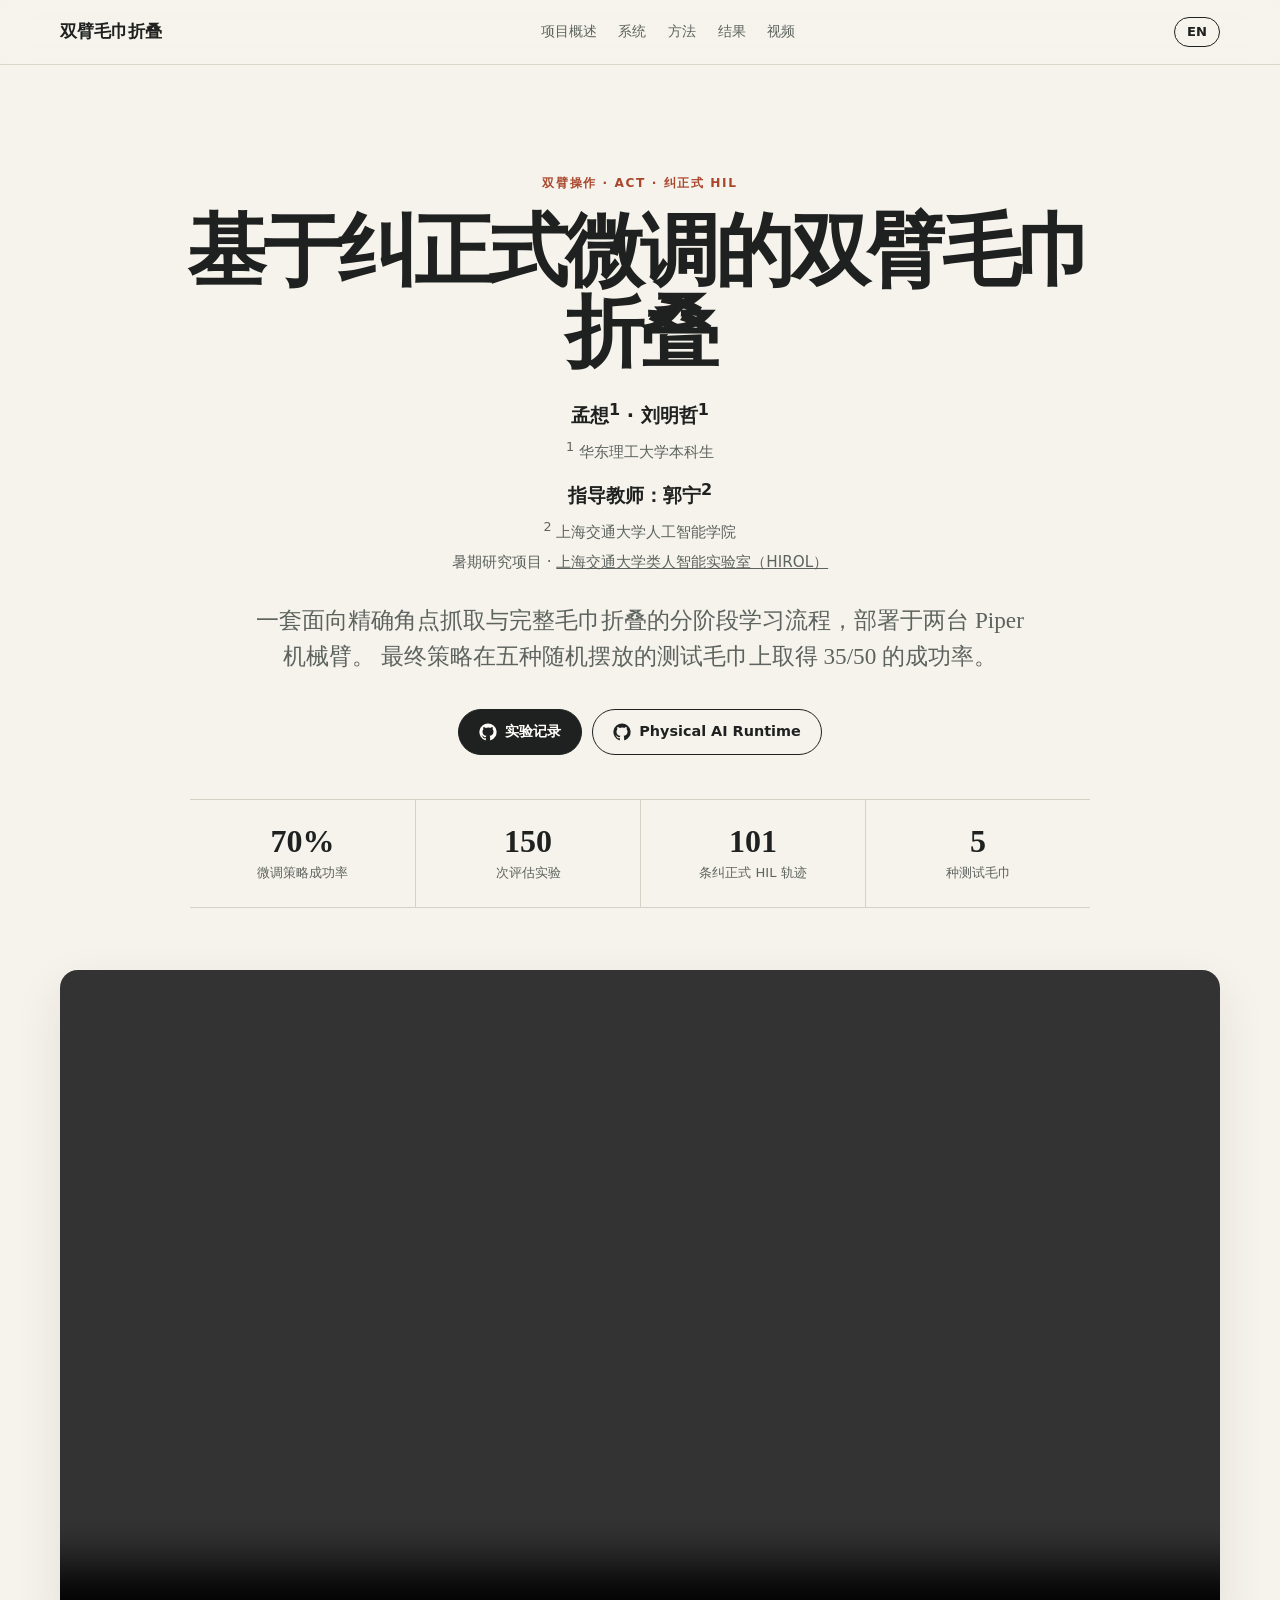
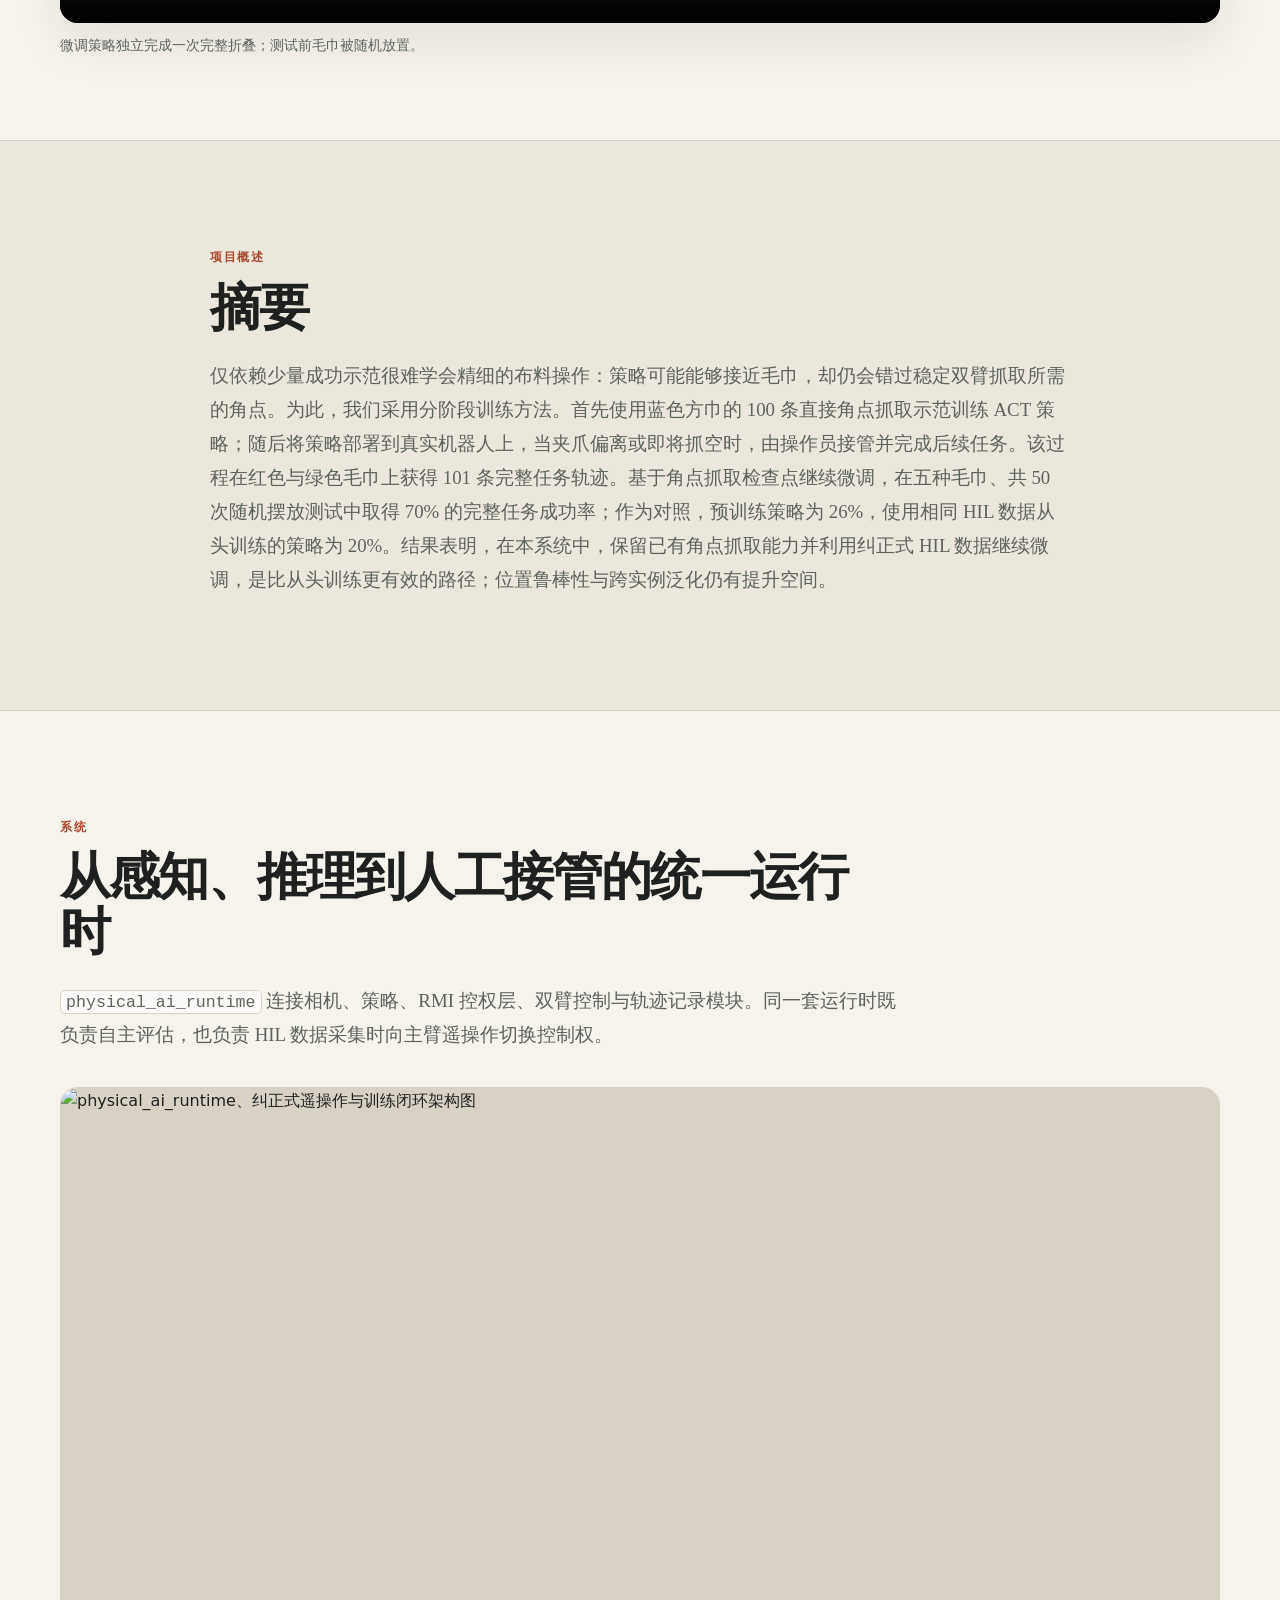
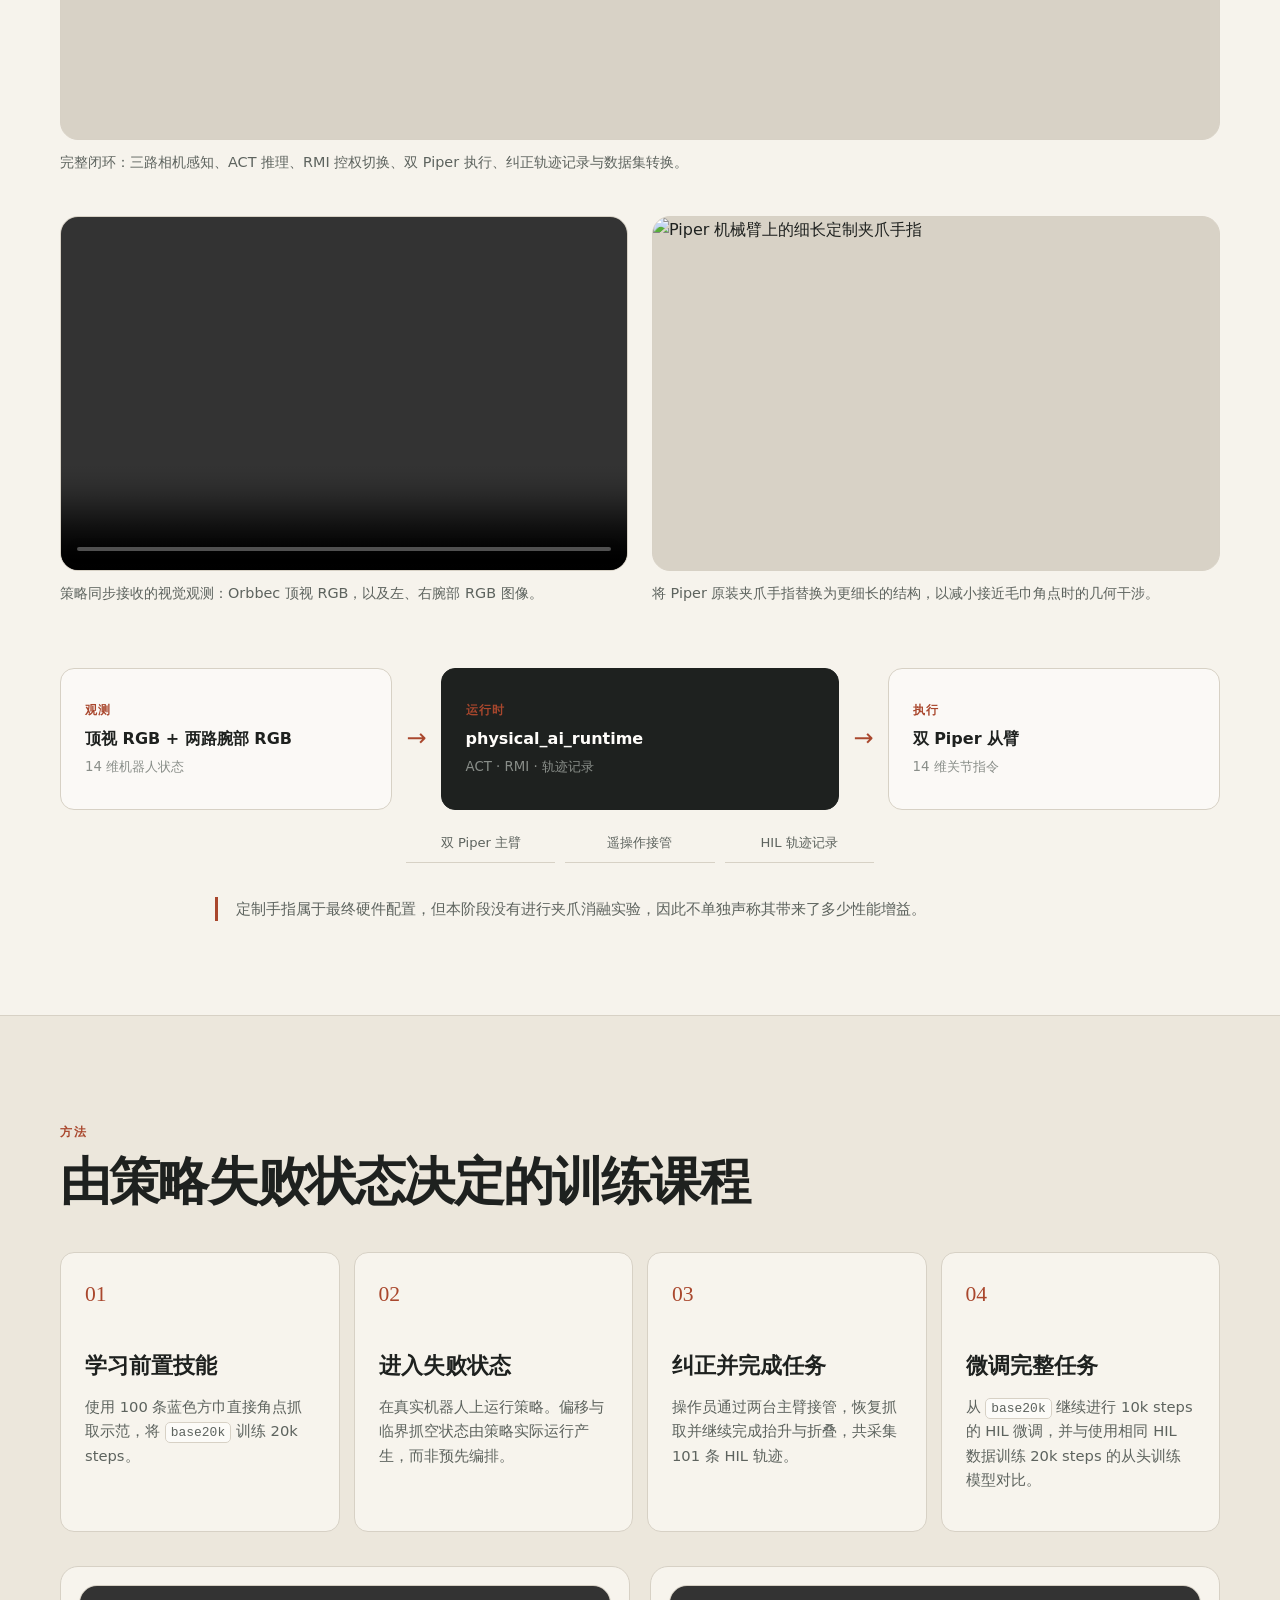
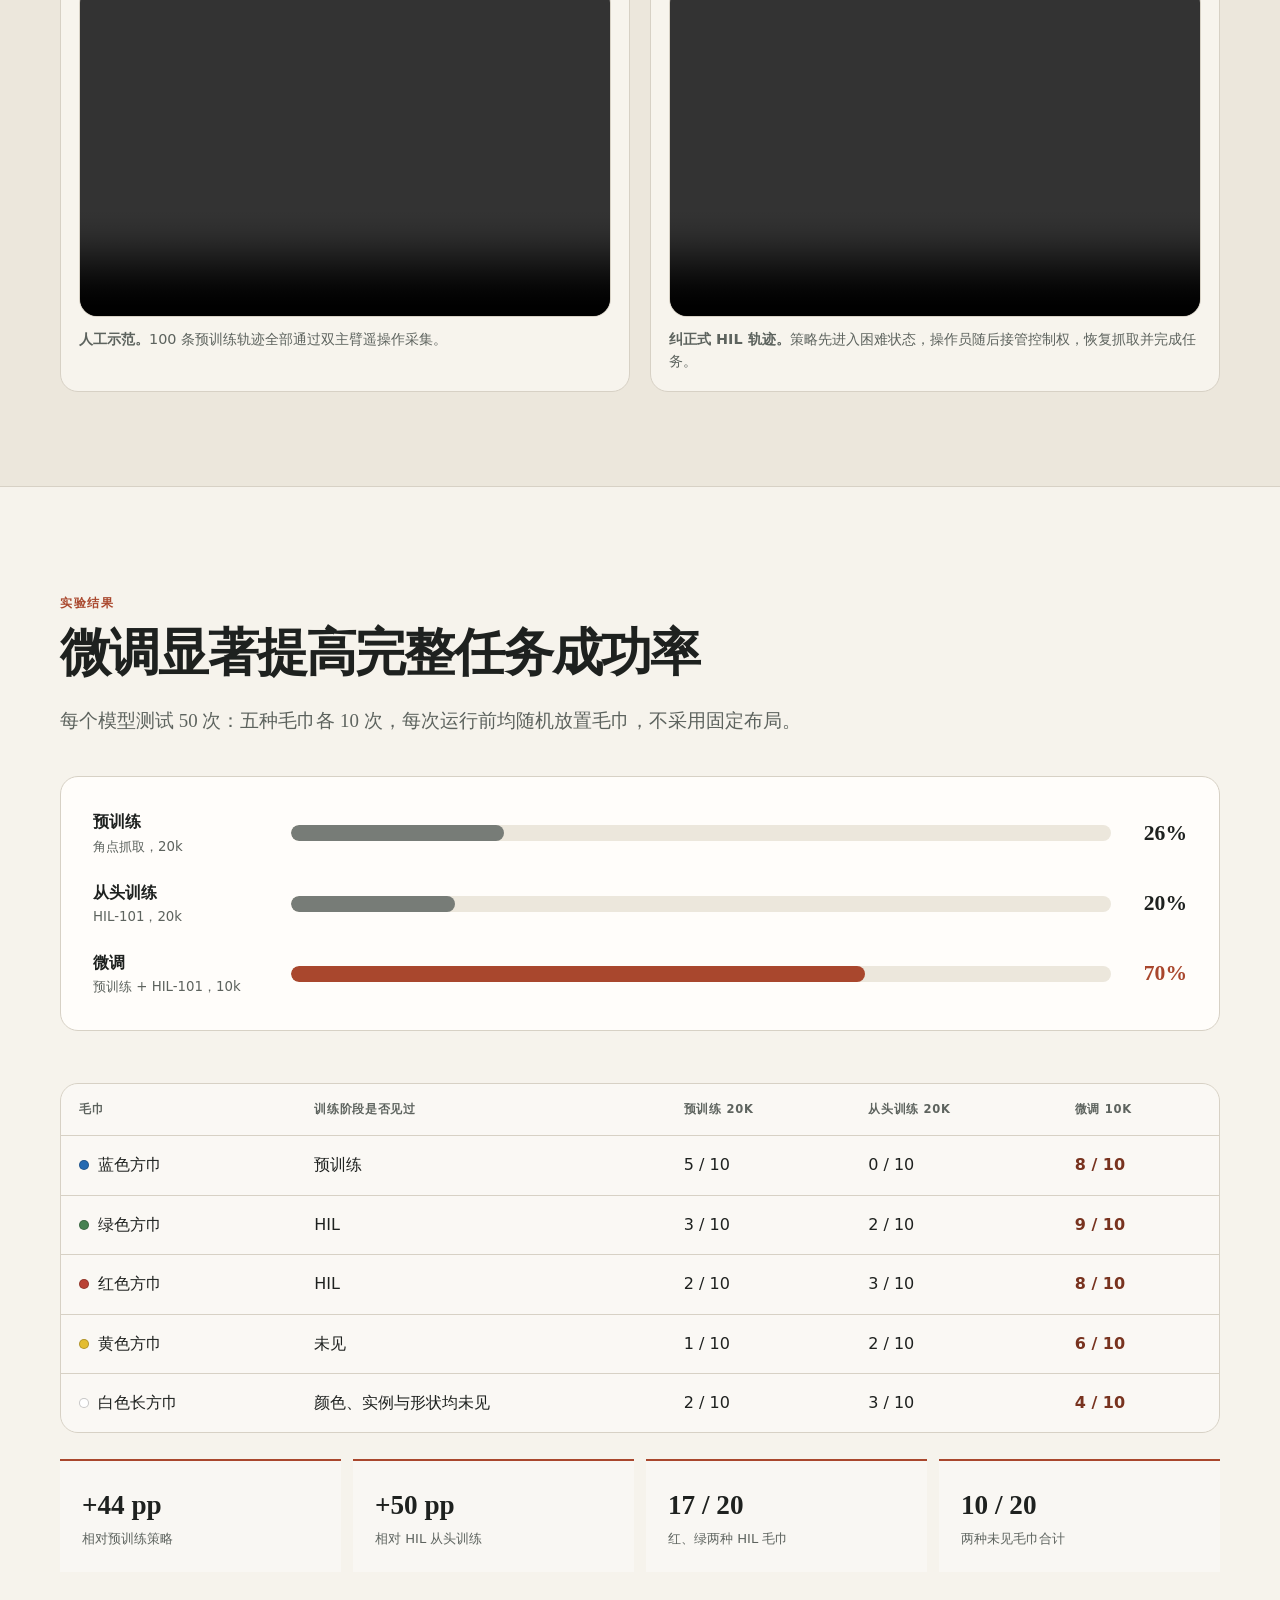
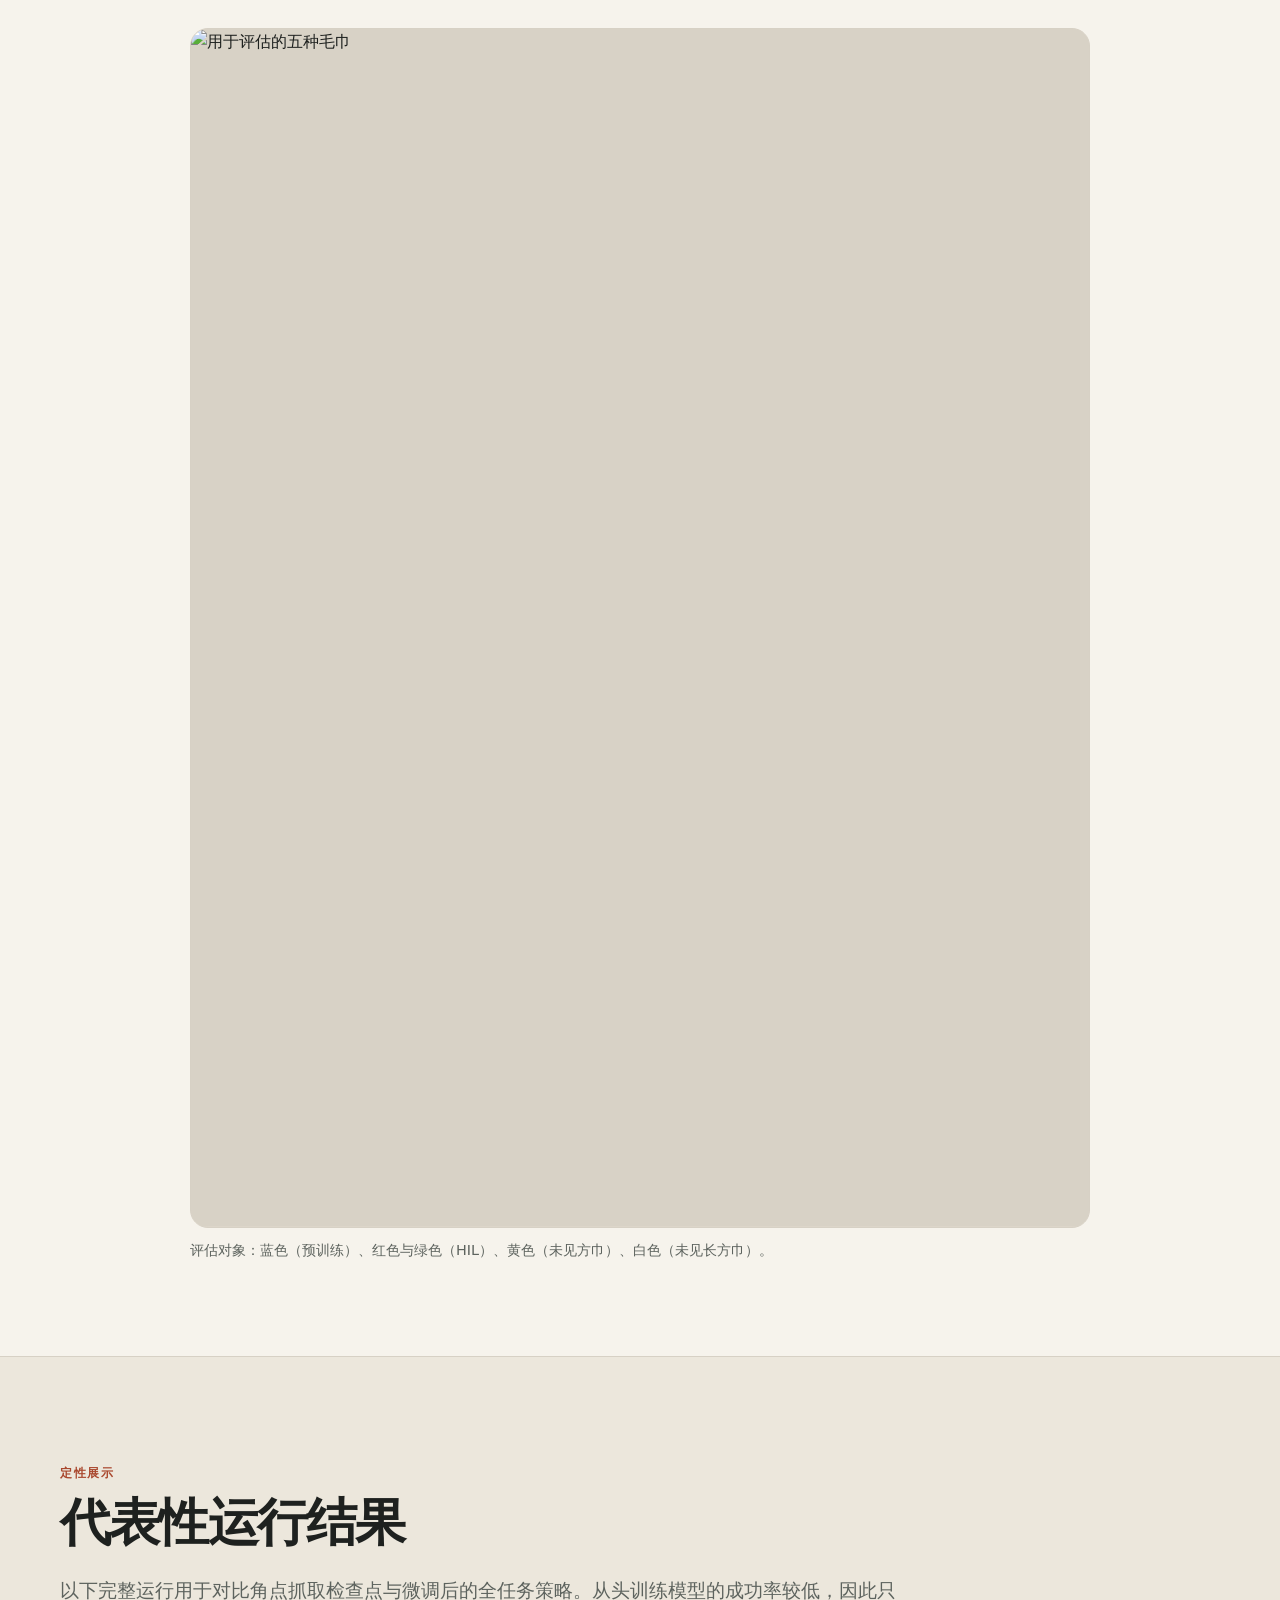
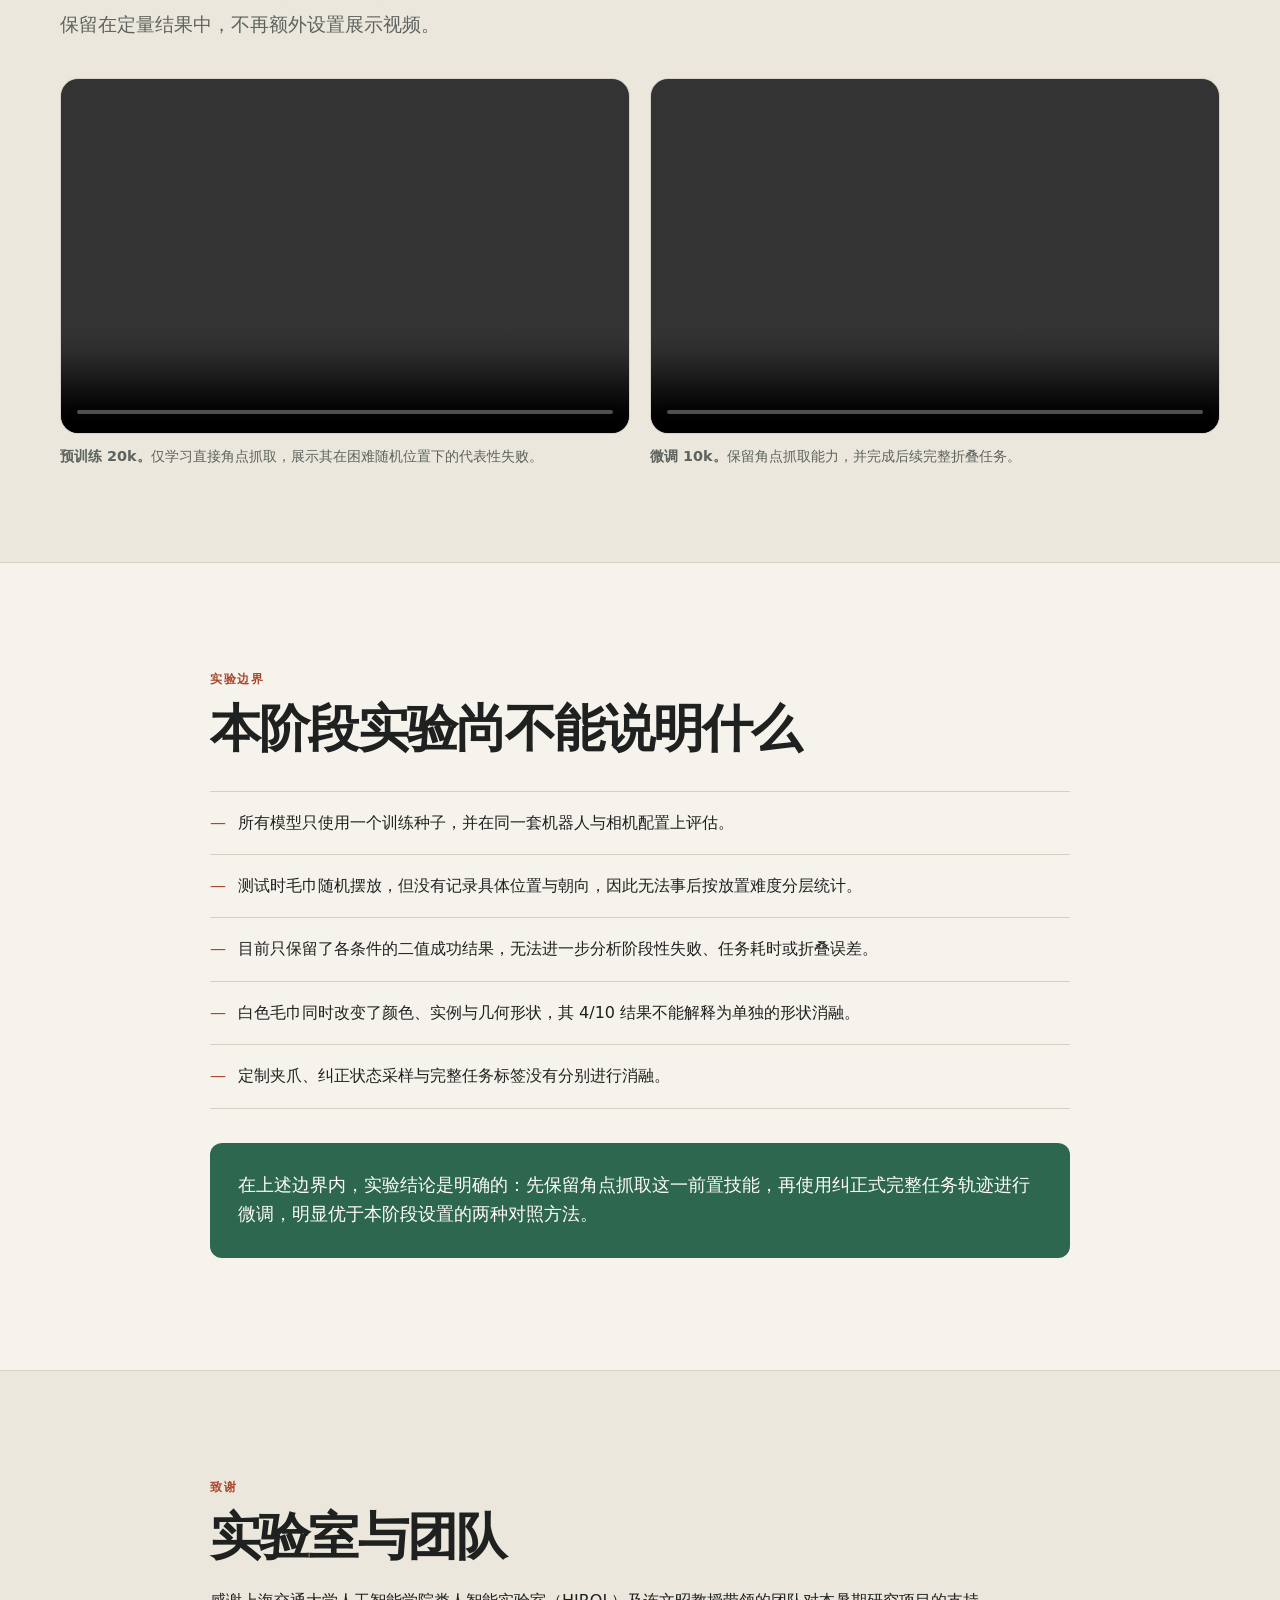
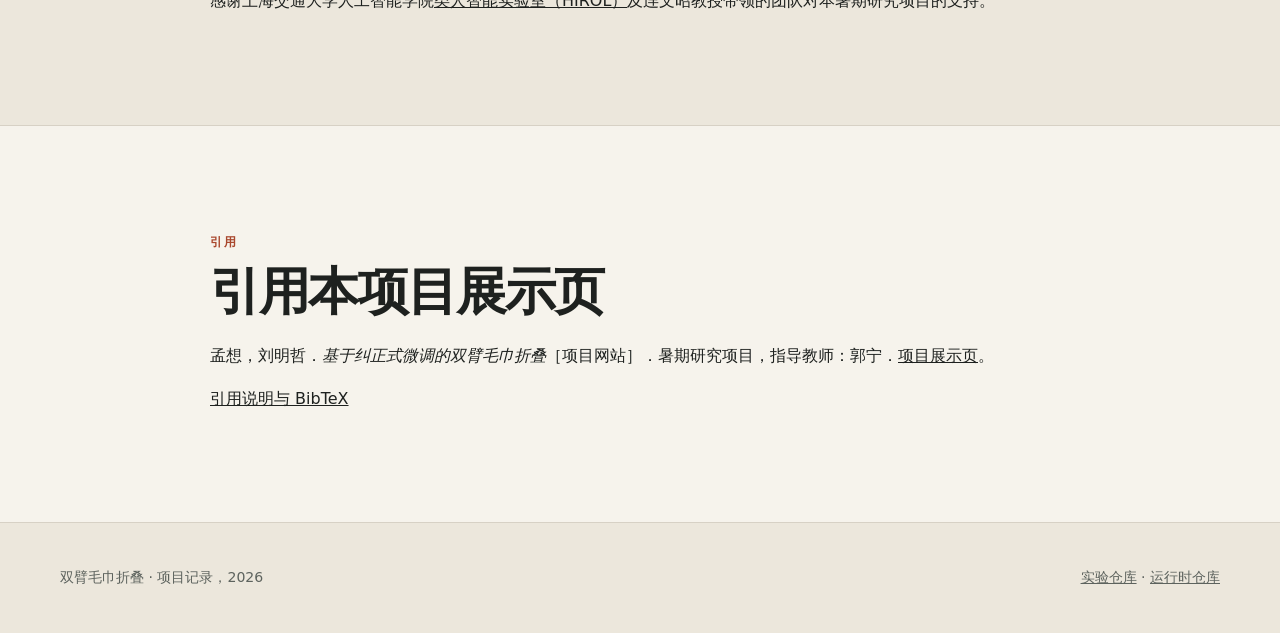
==== commit f651a6e3: "docs: refine academic attribution and acknowledge HIROL leadership" ====
--- a/zh.html
+++ b/zh.html
@@ -37,7 +37,7 @@
       <div class="eyebrow">双臂操作 · ACT · 纠正式 HIL</div>
       <h1>基于纠正式微调的双臂毛巾折叠</h1>
       <div class="project-credits" aria-label="作者与单位">
-        <p class="project-authors">孟想<sup>1</sup>（第一作者） · 刘明哲<sup>1</sup>（第二作者）</p>
+        <p class="project-authors">孟想<sup>1</sup> · 刘明哲<sup>1</sup></p>
         <p><sup>1</sup> 华东理工大学本科生</p>
         <p class="project-advisor">指导教师：郭宁<sup>2</sup></p>
         <p><sup>2</sup> 上海交通大学人工智能学院</p>
@@ -296,7 +296,7 @@
       <div class="section-shell narrow">
         <p class="section-kicker">致谢</p>
         <h2>实验室与团队</h2>
-        <p>感谢上海交通大学人工智能学院<a href="https://hirol.sjtu.edu.cn/">类人智能实验室（HIROL）</a>及其团队对本暑期研究项目的支持。</p>
+        <p>感谢上海交通大学人工智能学院<a href="https://hirol.sjtu.edu.cn/">类人智能实验室（HIROL）</a>及连文昭教授带领的团队对本暑期研究项目的支持。</p>
       </div>
     </section>
 
--- a/static/css/index.css
+++ b/static/css/index.css
@@ -815,7 +815,8 @@
   margin: 5px 0;
 }
 
-.project-credits .project-authors {
+.project-credits .project-authors,
+.project-credits .project-advisor {
   color: var(--ink);
   font-size: 1.2rem;
   font-weight: 650;
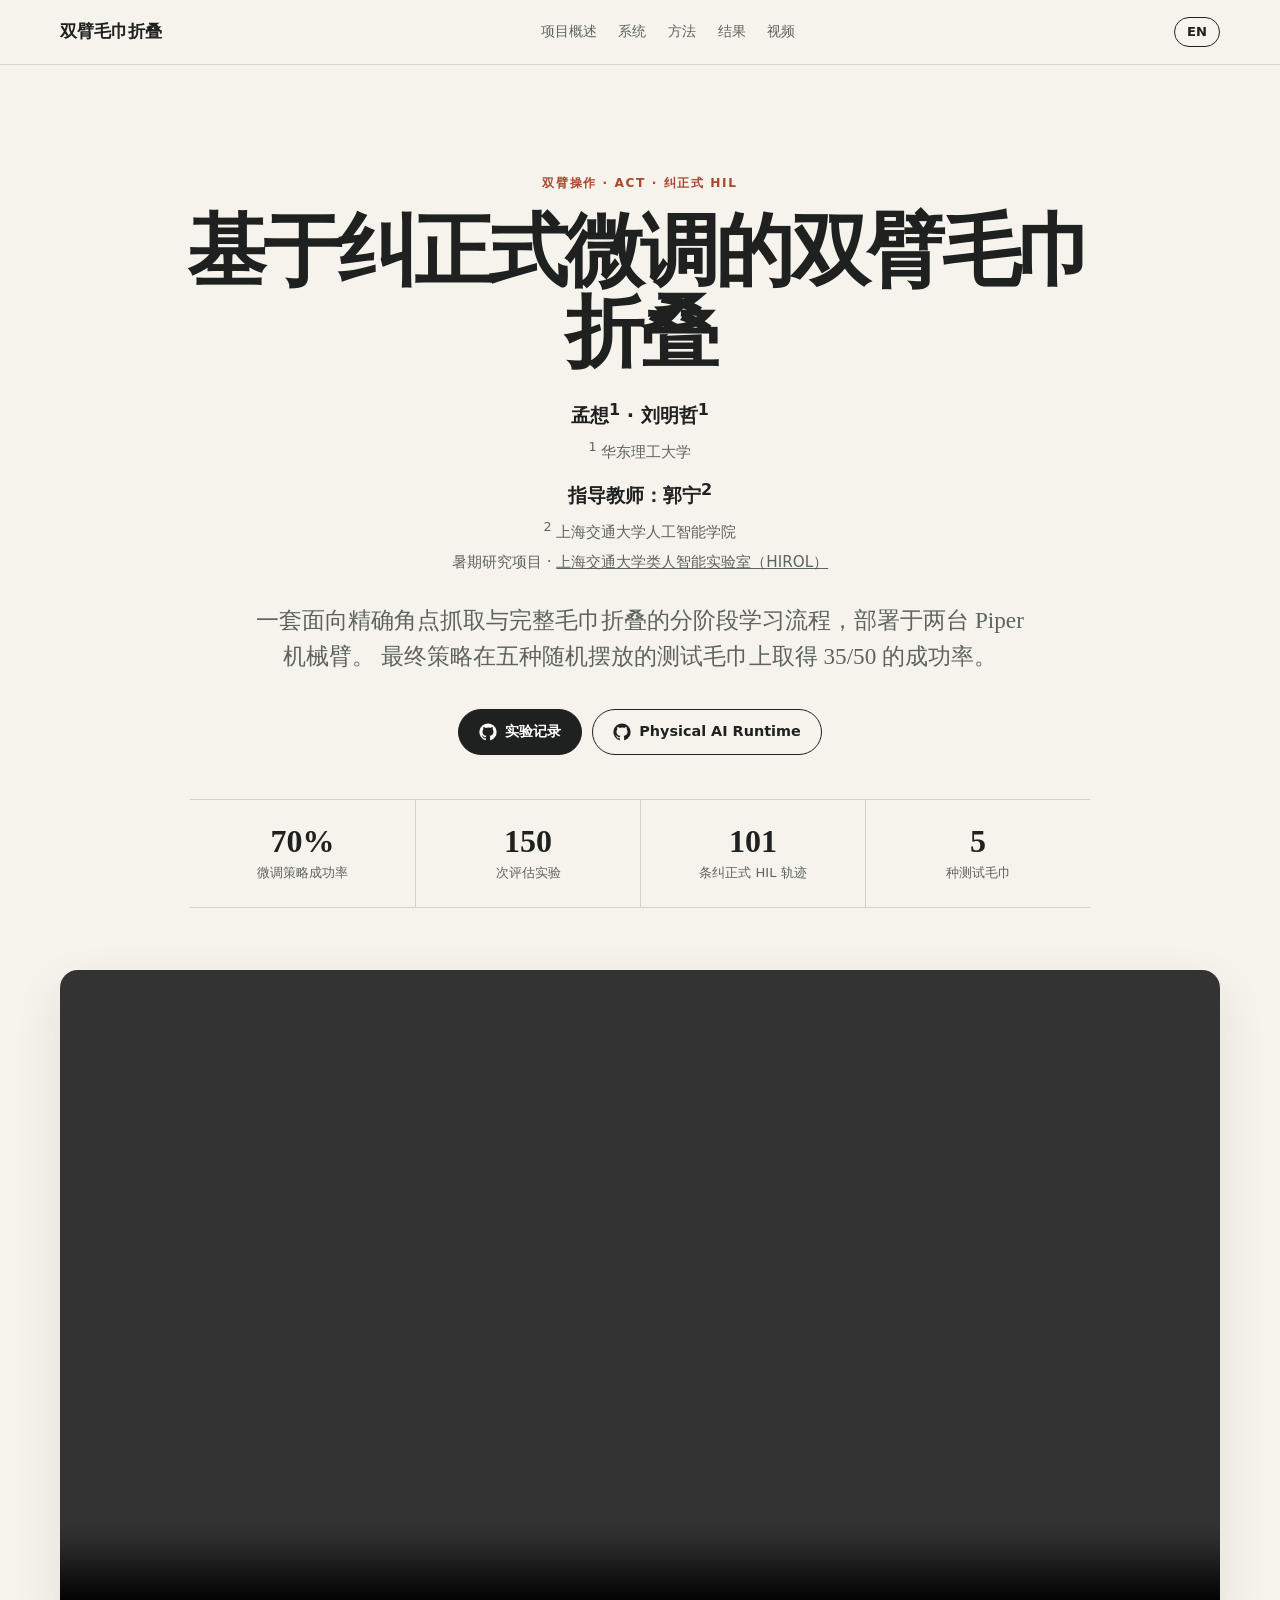
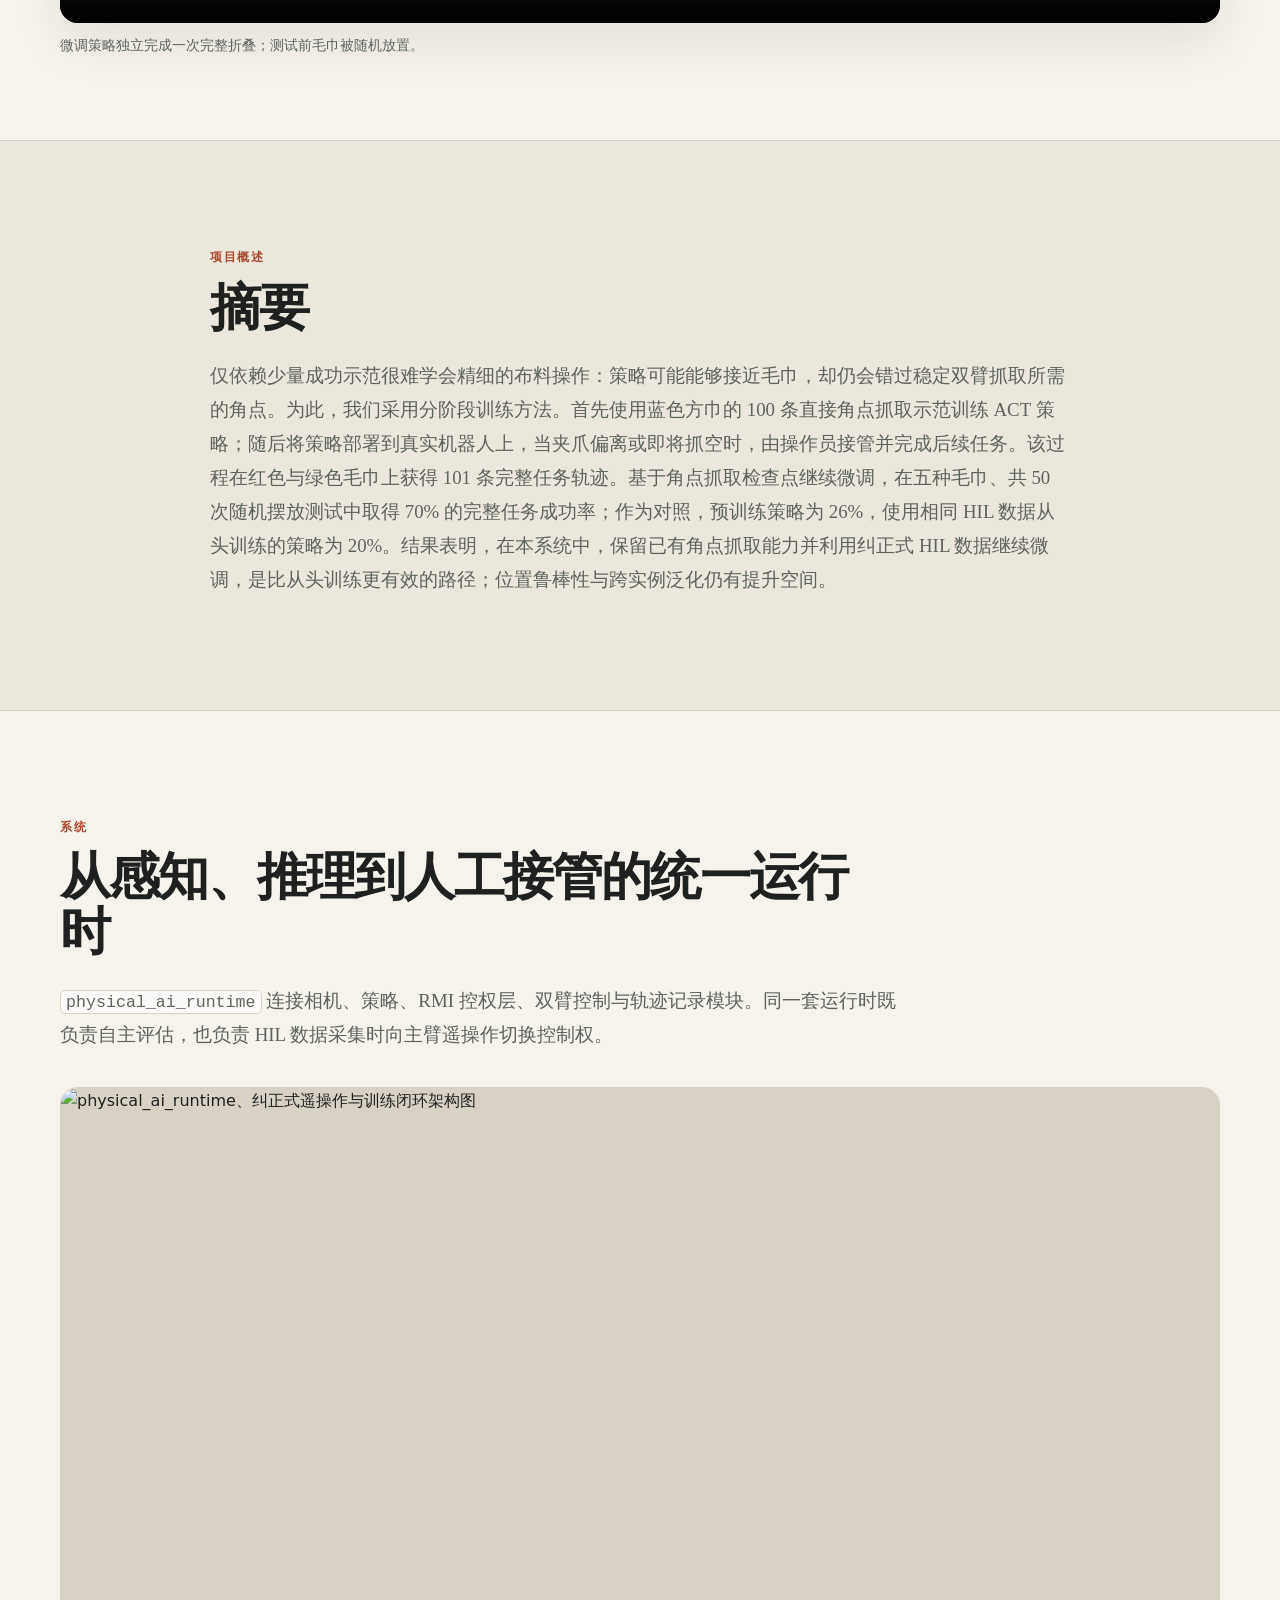
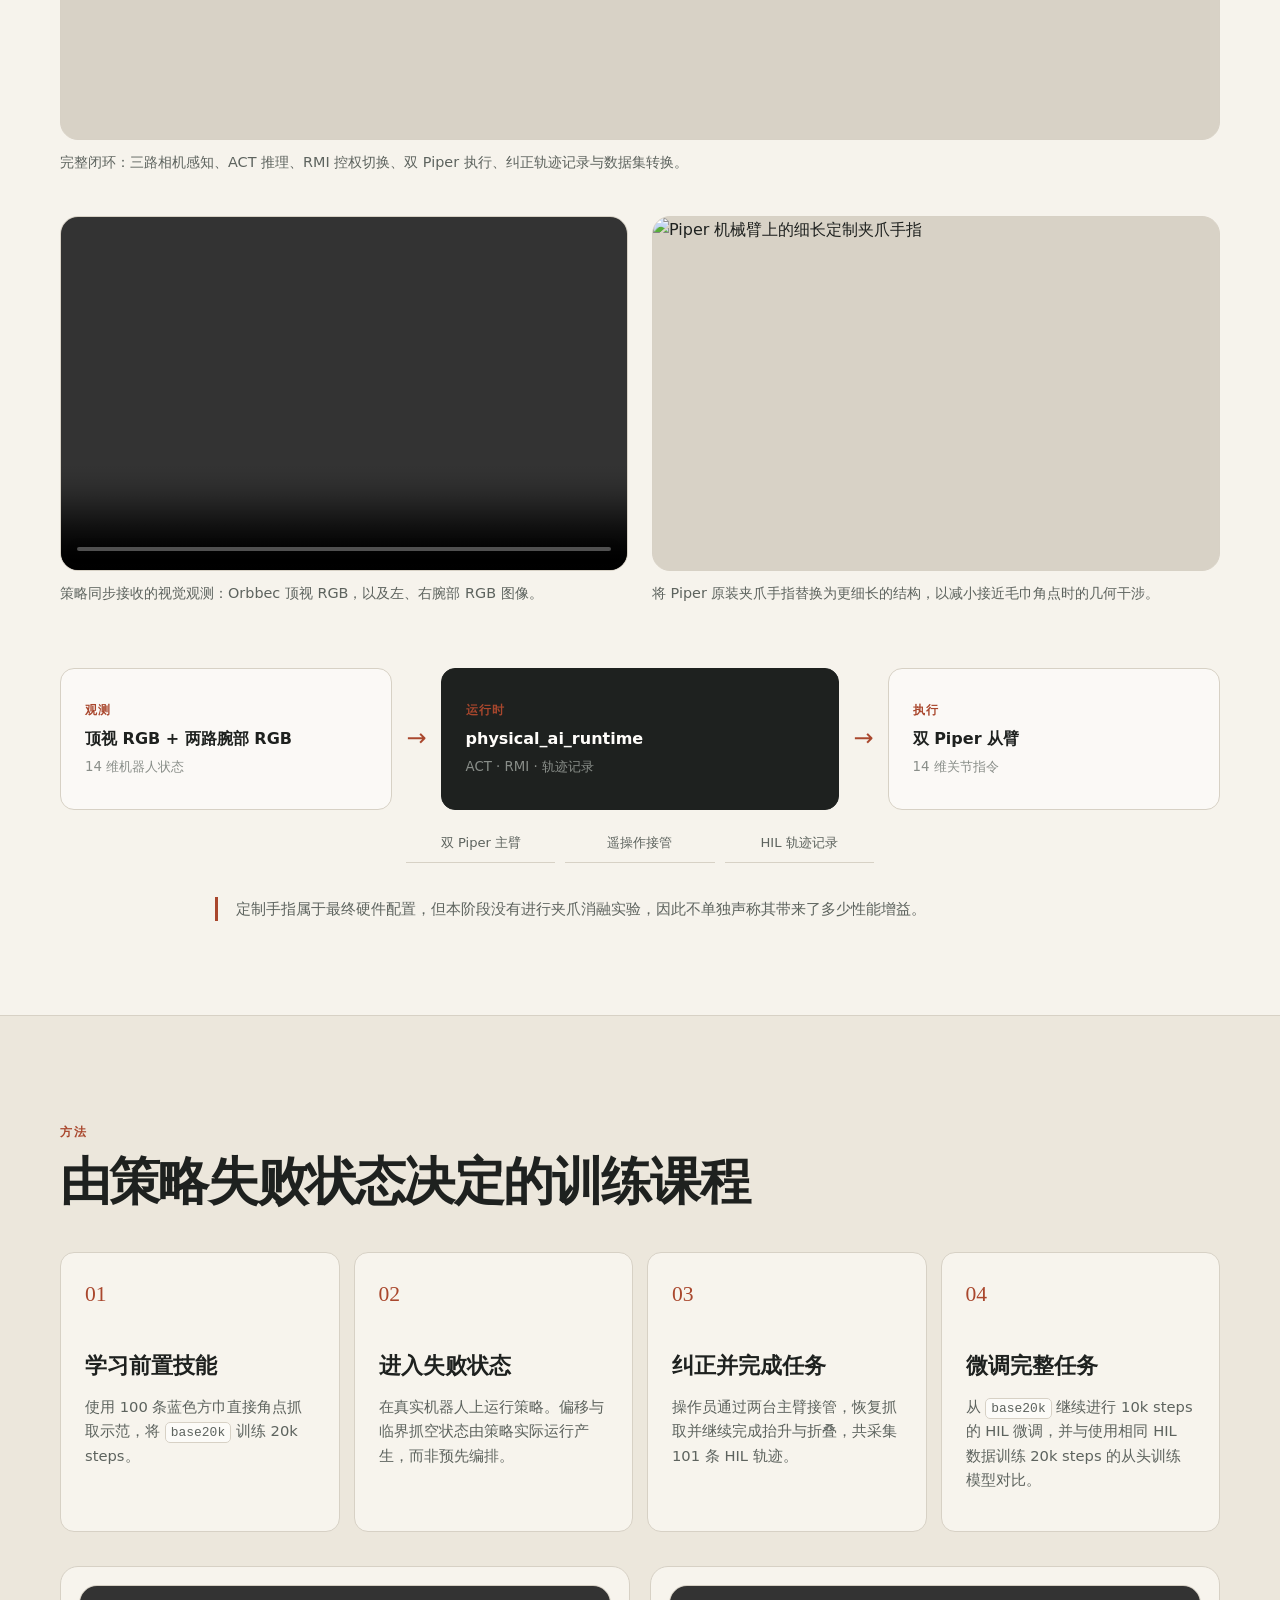
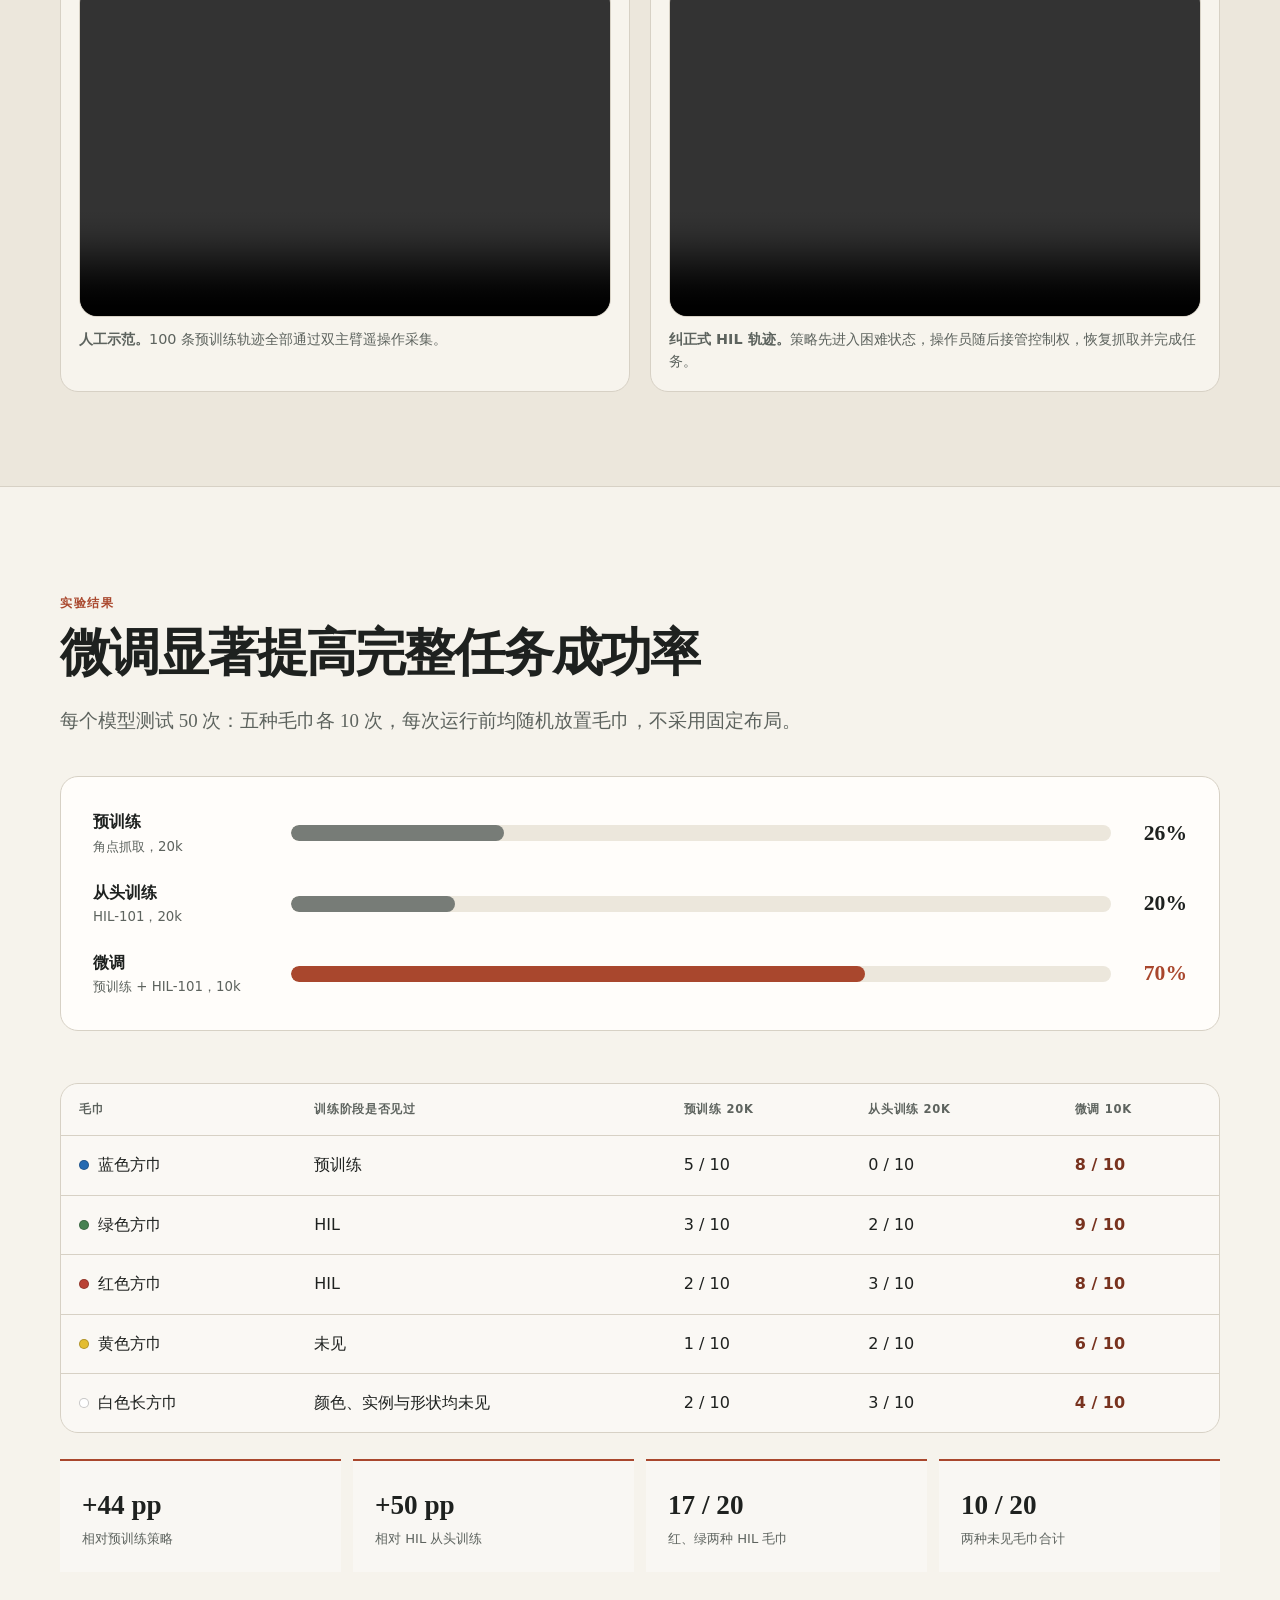
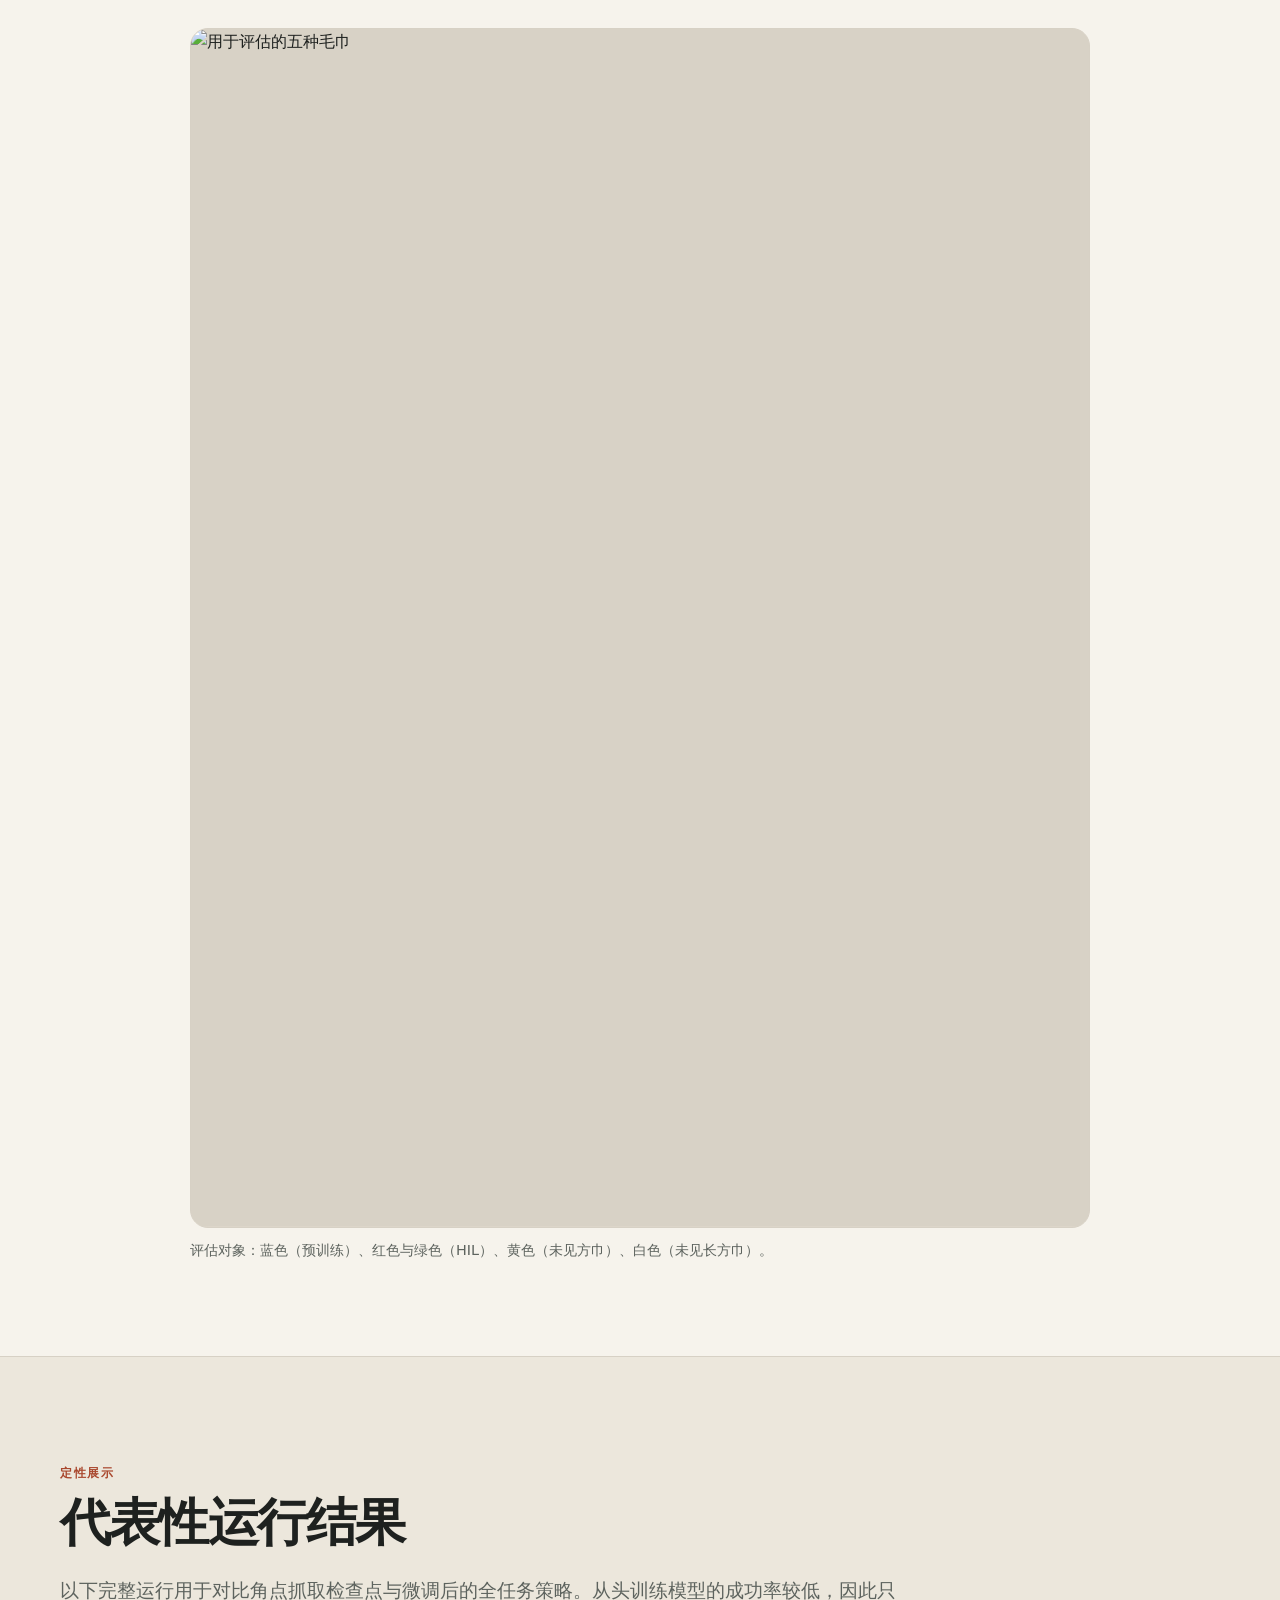
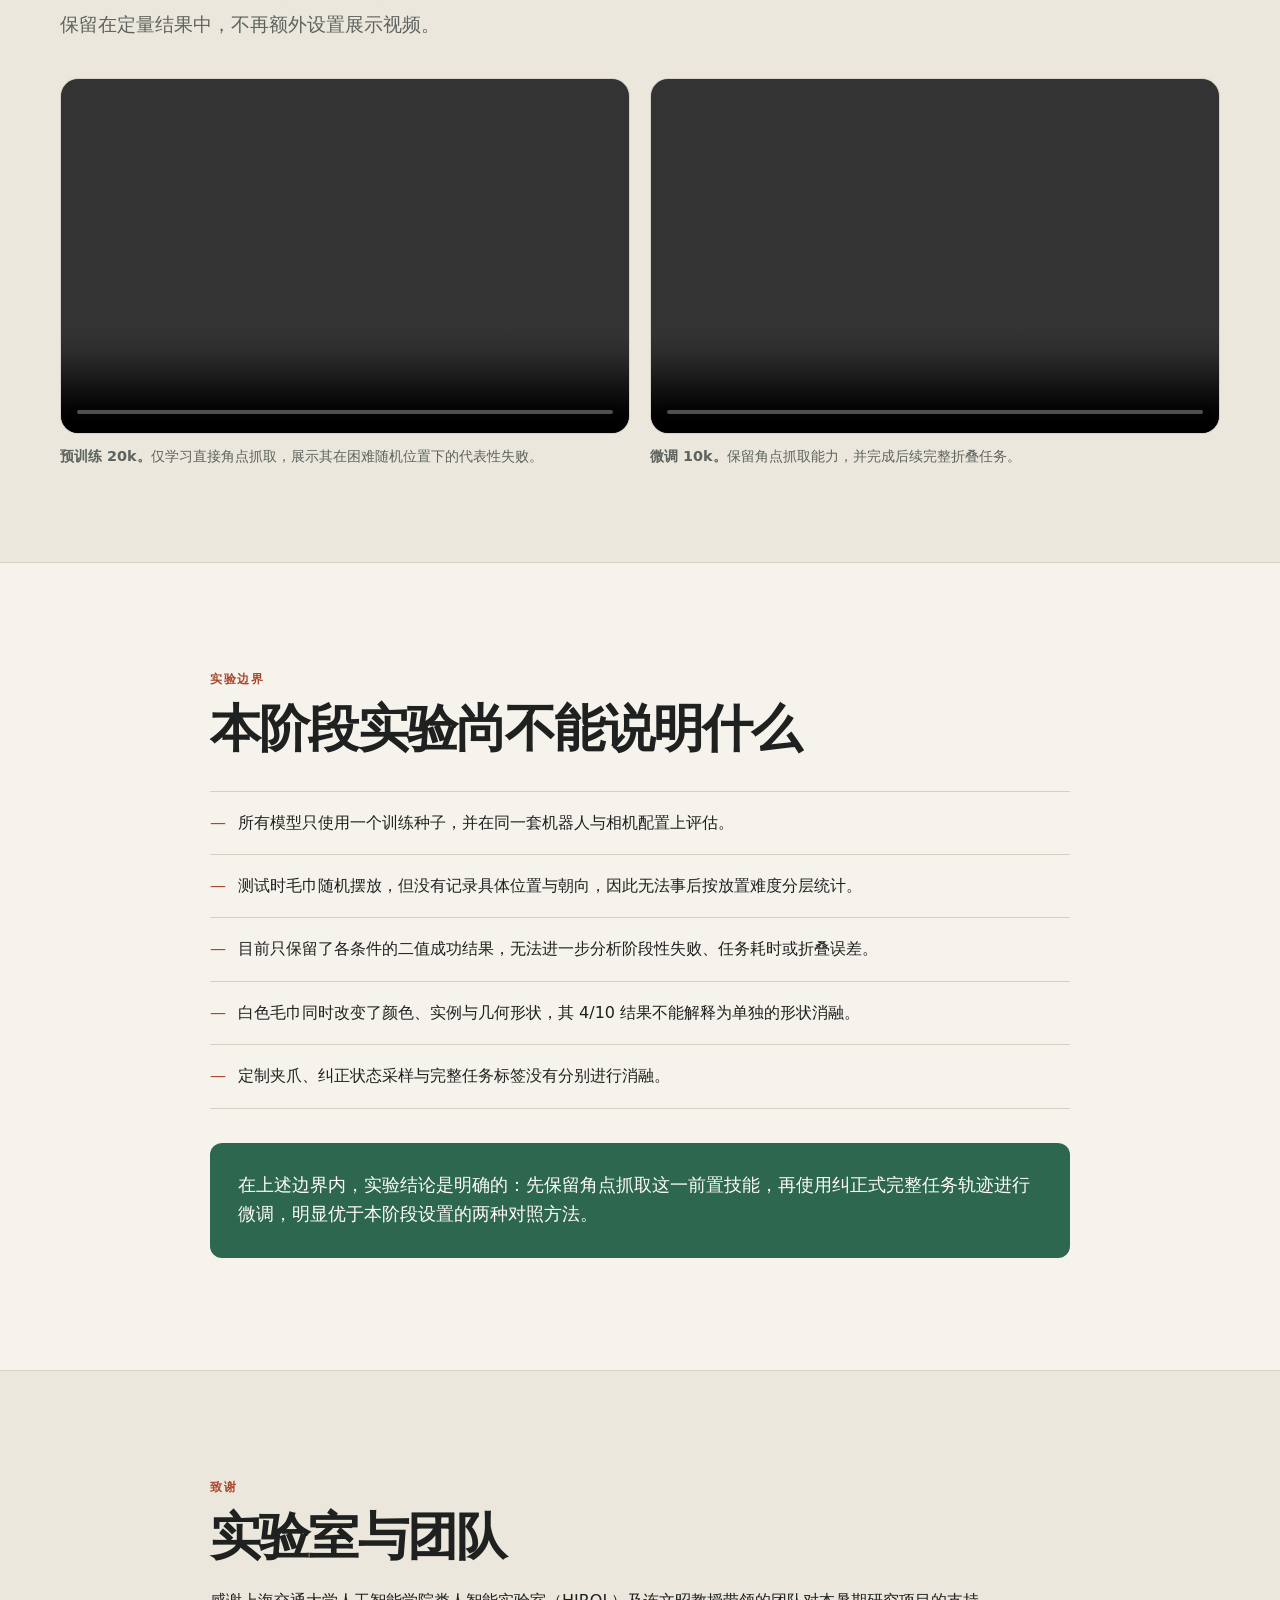
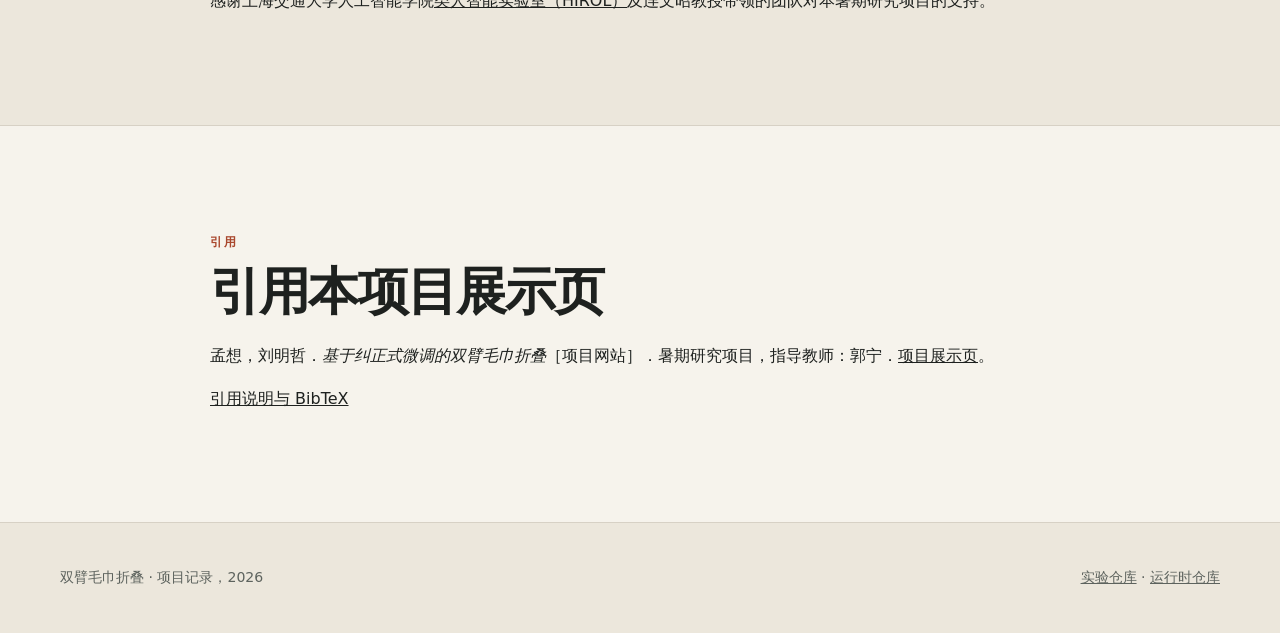
==== commit 3ea08c1b: "docs: use institutional affiliations without student status" ====
--- a/zh.html
+++ b/zh.html
@@ -38,7 +38,7 @@
       <h1>基于纠正式微调的双臂毛巾折叠</h1>
       <div class="project-credits" aria-label="作者与单位">
         <p class="project-authors">孟想<sup>1</sup> · 刘明哲<sup>1</sup></p>
-        <p><sup>1</sup> 华东理工大学本科生</p>
+        <p><sup>1</sup> 华东理工大学</p>
         <p class="project-advisor">指导教师：郭宁<sup>2</sup></p>
         <p><sup>2</sup> 上海交通大学人工智能学院</p>
         <p>暑期研究项目 · <a href="https://hirol.sjtu.edu.cn/">上海交通大学类人智能实验室（HIROL）</a></p>
